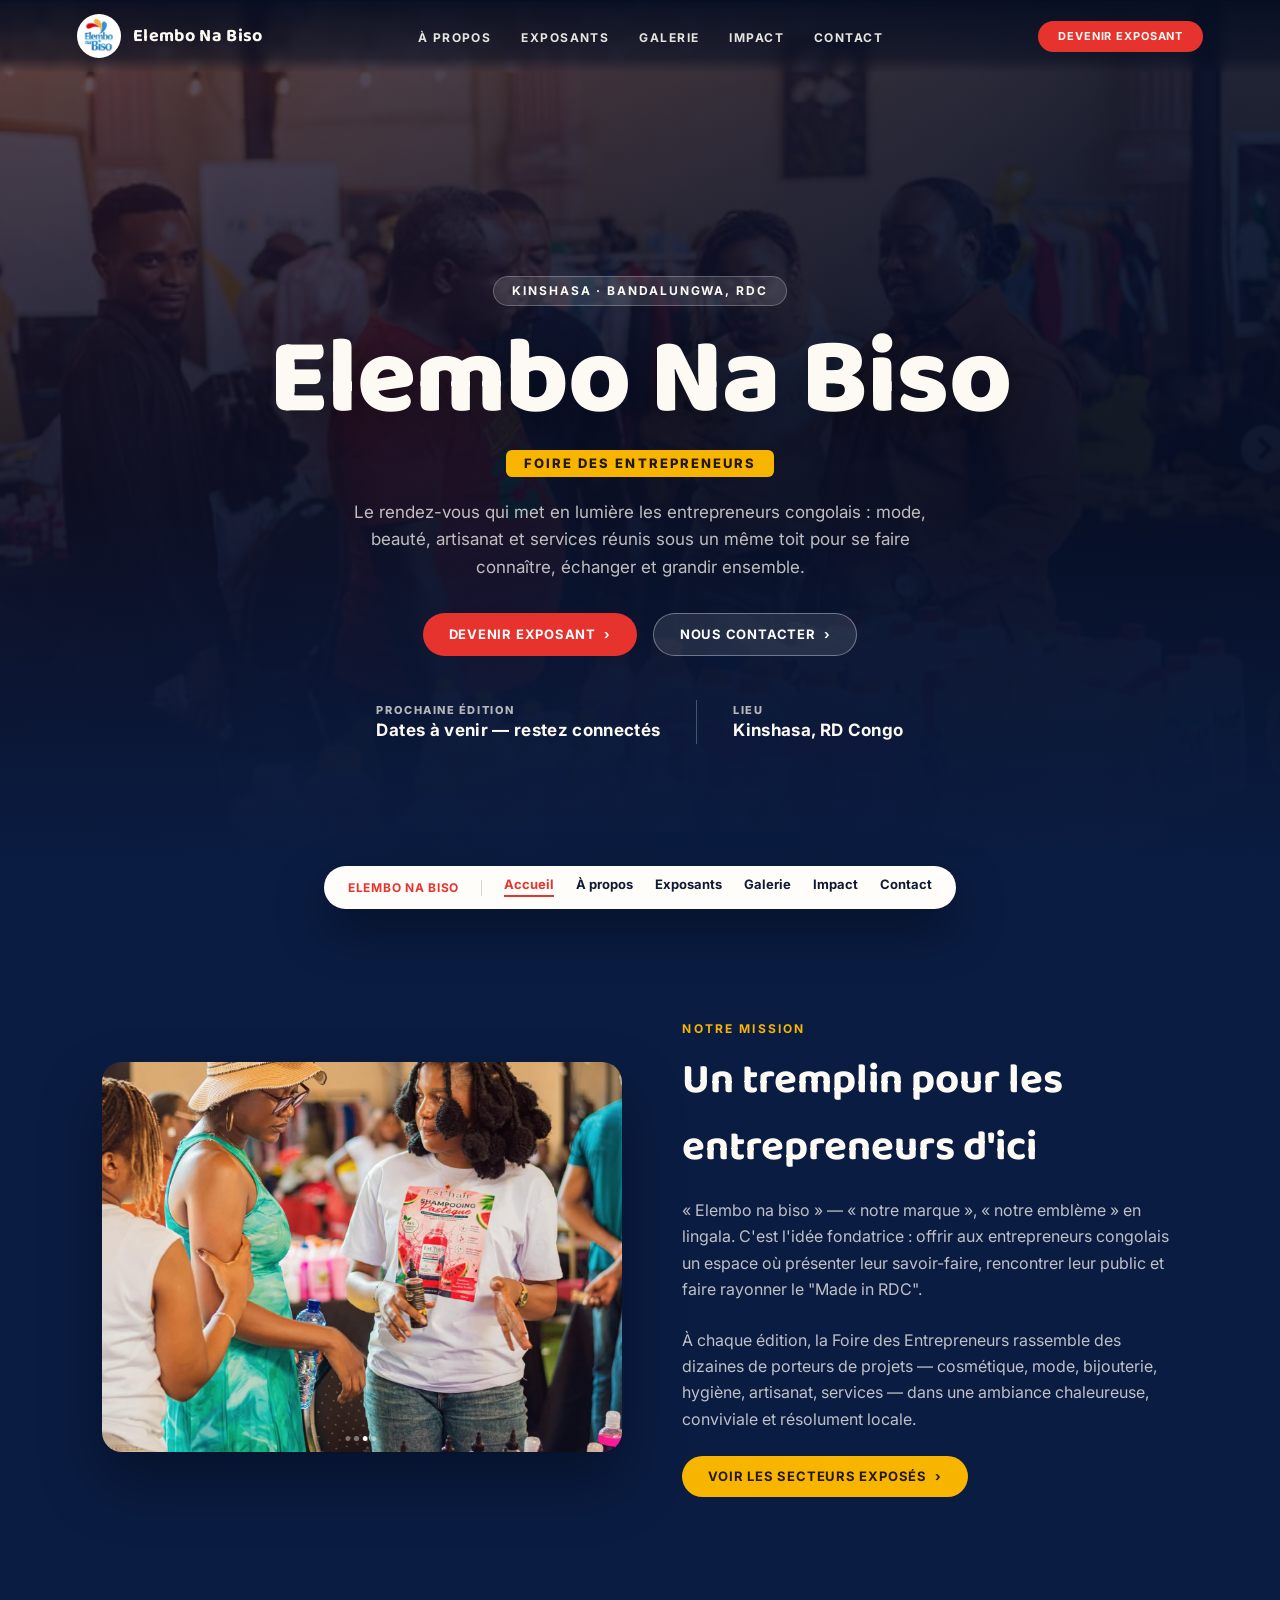
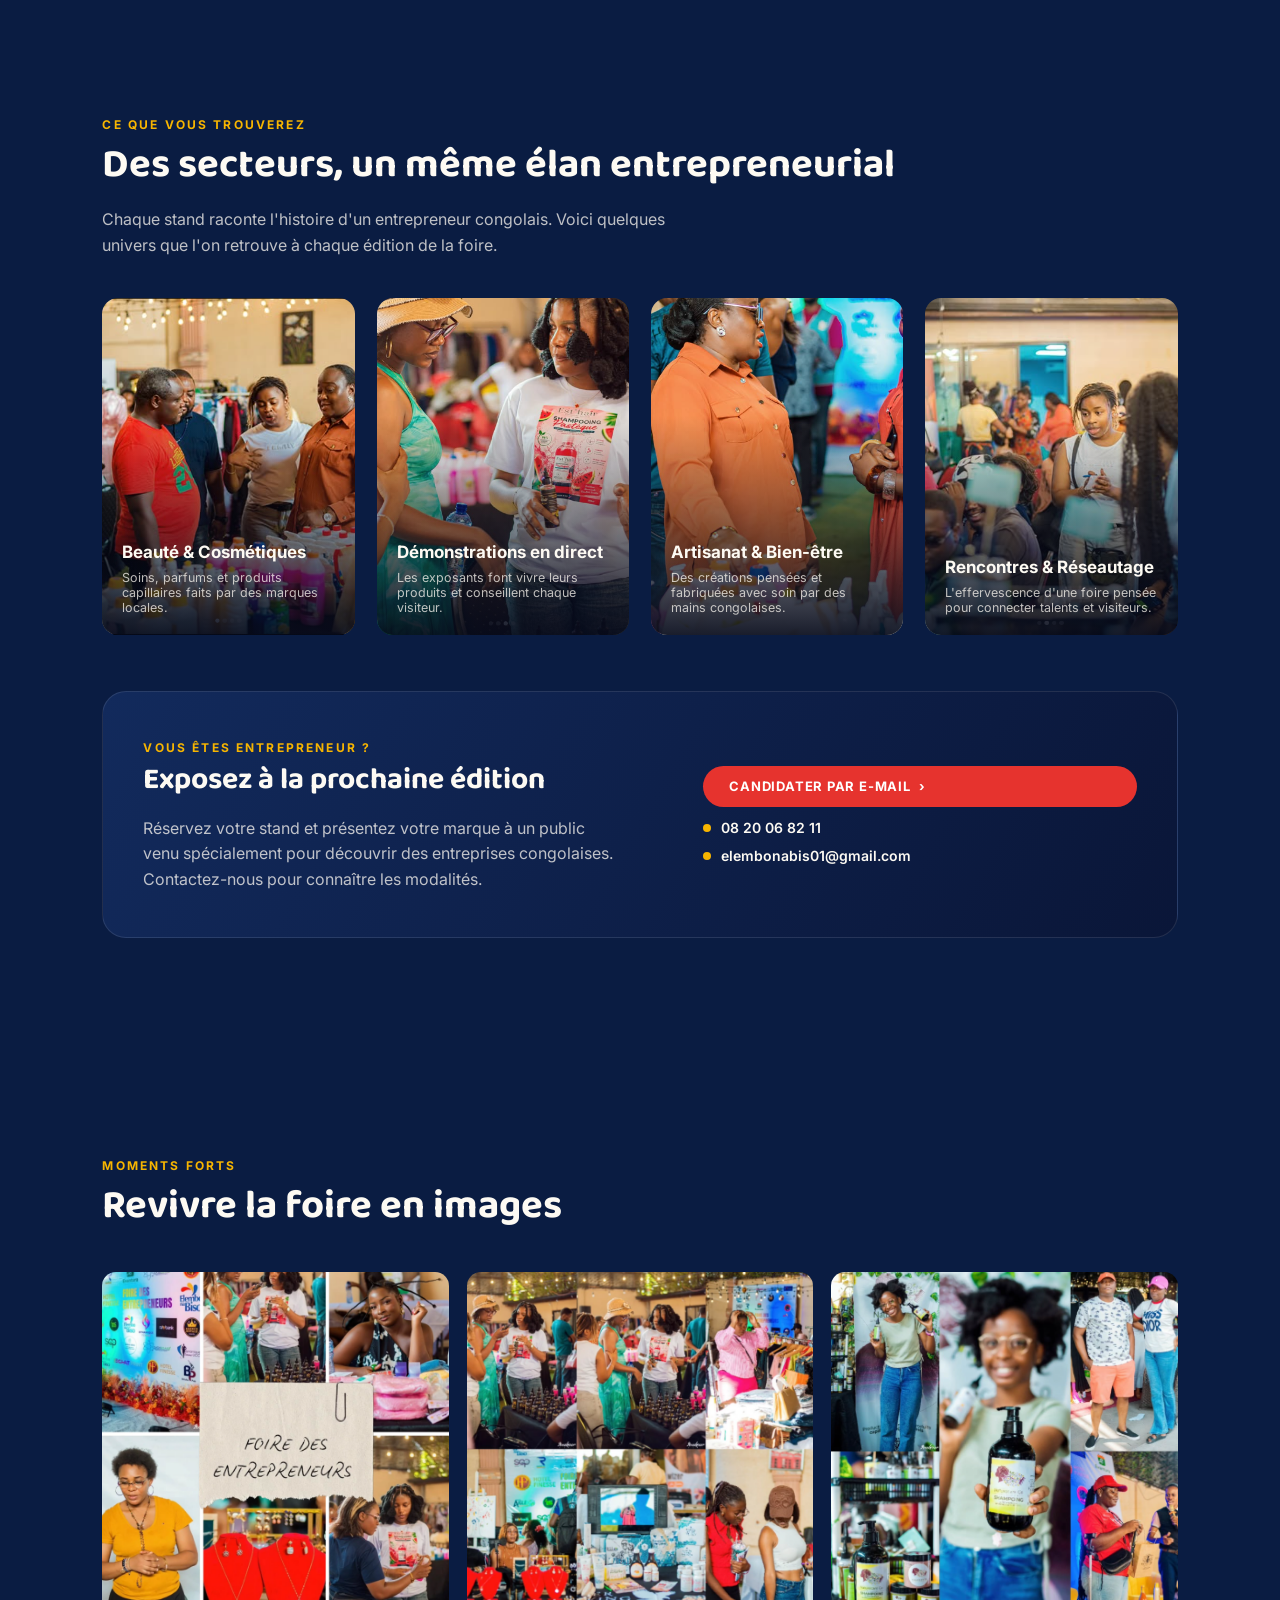
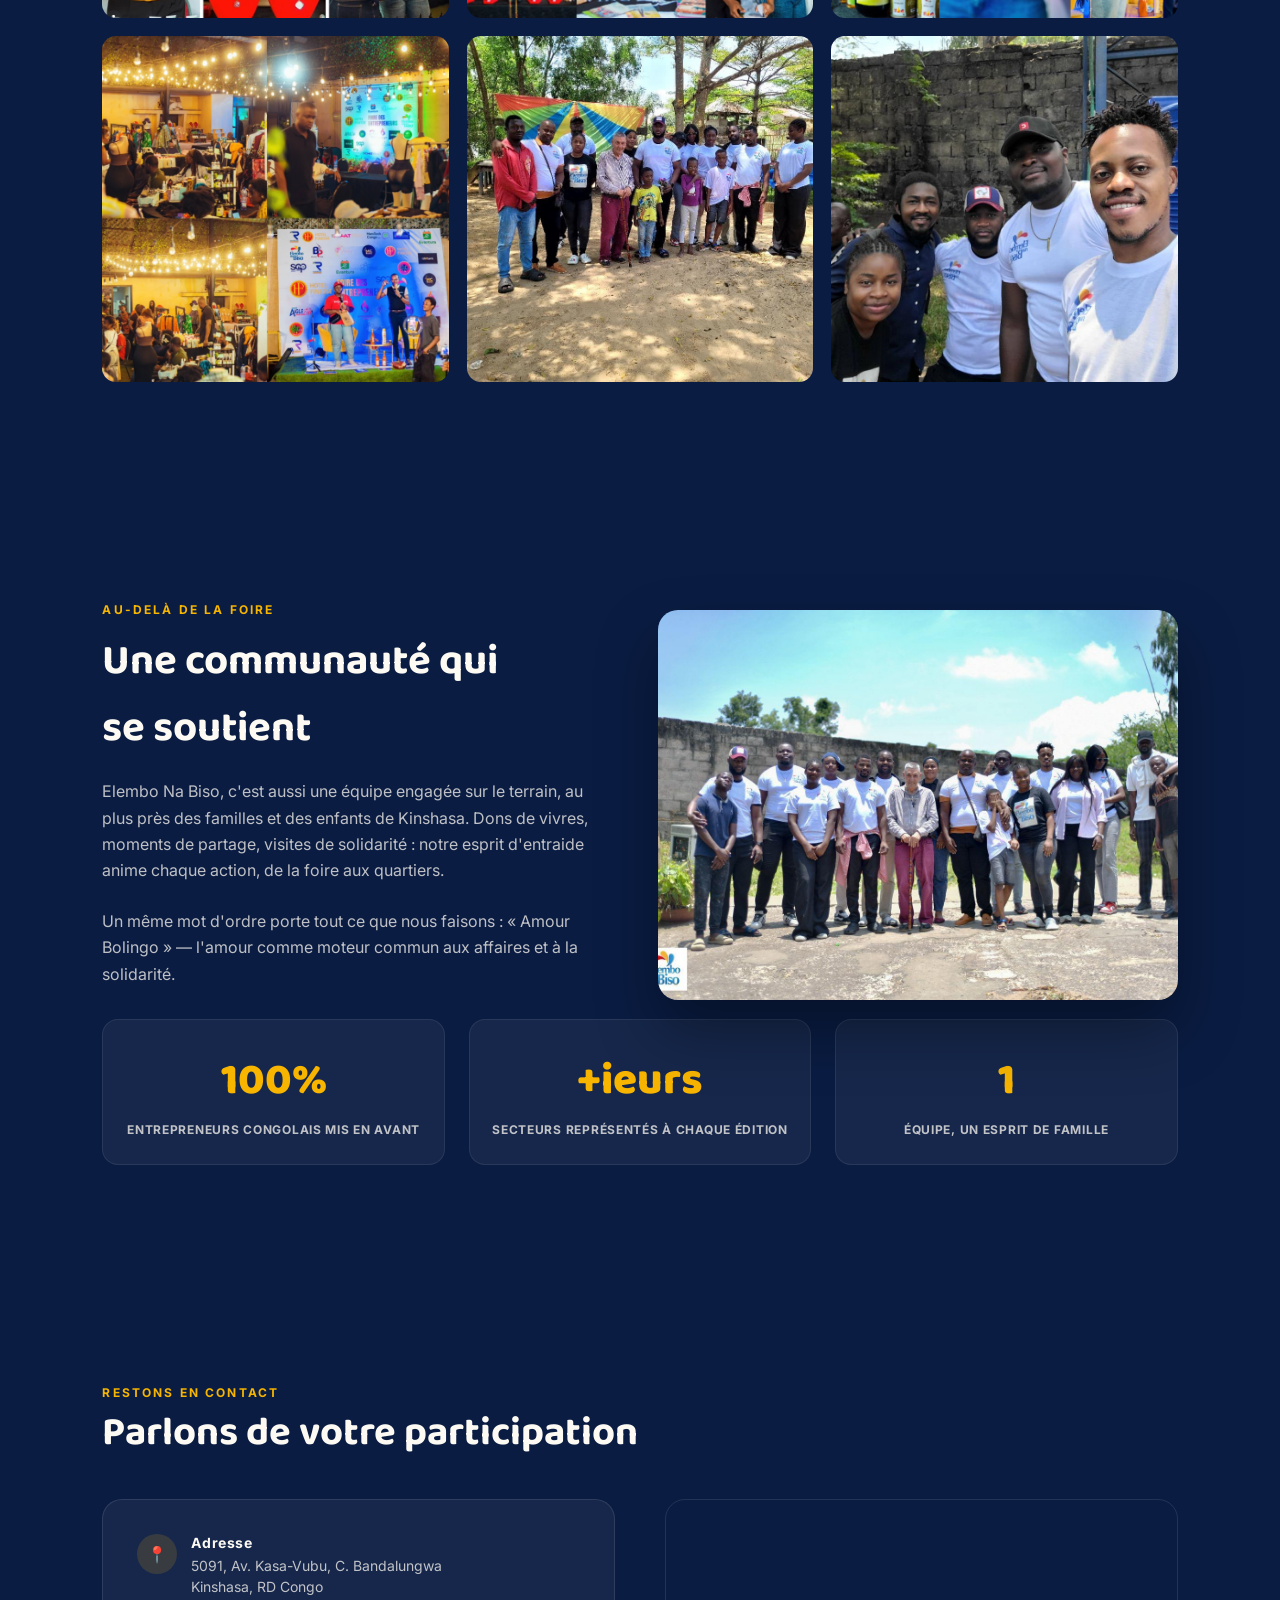
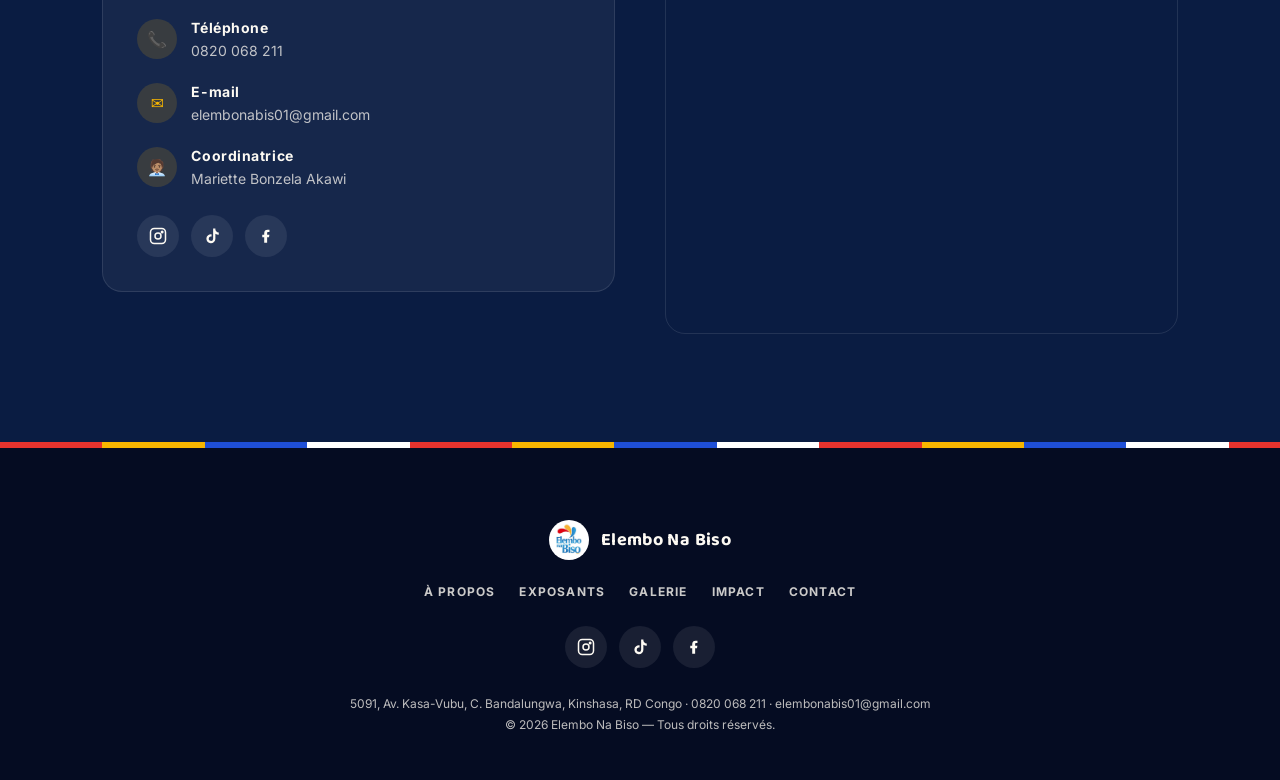
==== index.html @ 8305922a "Ajoute le site vitrine Elembo Na Biso (Foire des Entrepreneurs) Landing page responsive en jaune/ble" ====
<!DOCTYPE html>
<html lang="fr">
<head>
<meta charset="UTF-8">
<meta name="viewport" content="width=device-width, initial-scale=1.0">
<title>Elembo Na Biso — Foire des Entrepreneurs</title>
<meta name="description" content="Elembo Na Biso, la Foire des Entrepreneurs à Kinshasa : exposition d'entreprises locales, mode, beauté, artisanat et services. Rejoignez-nous comme exposant ou visiteur.">
<link rel="icon" href="images/logo.jpg">
<link rel="preconnect" href="https://fonts.googleapis.com">
<link rel="preconnect" href="https://fonts.gstatic.com" crossorigin>
<link href="https://fonts.googleapis.com/css2?family=Baloo+2:wght@500;600;700;800&family=Inter:wght@400;500;600;700;800&display=swap" rel="stylesheet">
<style>
  :root{
    --bg:#0a1c42;
    --bg-2:#122a5c;
    --ink:#fdfaf3;
    --ink-dim:rgba(253,250,243,.74);
    --red:#e6332e;
    --yellow:#f7b500;
    --blue:#1f4fd6;
    --white:#ffffff;
    --accent:var(--red);
    --accent-2:var(--yellow);
    --card-bg:#0f2350;
    --radius-pill:999px;
    --font-display:'Baloo 2',ui-rounded,'Segoe UI',sans-serif;
    --font-ui:'Inter',system-ui,sans-serif;
  }
  *{margin:0;padding:0;box-sizing:border-box}
  html{scroll-behavior:smooth}
  body{
    font-family:var(--font-ui);color:var(--ink);background:var(--bg);
    overflow-x:hidden;-webkit-font-smoothing:antialiased;
  }
  img{max-width:100%;display:block}
  a{color:inherit;text-decoration:none}
  section{padding:12vh 8vw}
  h1,h2,h3{font-family:var(--font-display)}

  .stripe{
    height:6px;width:100%;
    background:repeating-linear-gradient(90deg,var(--red) 0 8%,var(--yellow) 8% 16%,var(--blue) 16% 24%,var(--white) 24% 32%);
  }

  .kicker{
    font:700 12px/1 var(--font-ui);letter-spacing:.18em;text-transform:uppercase;
    color:var(--accent-2);
  }
  .btn-pill{
    display:inline-flex;align-items:center;gap:8px;
    padding:14px 26px;border-radius:var(--radius-pill);
    background:var(--accent);color:#fff;font:700 13px/1 var(--font-ui);
    letter-spacing:.06em;text-transform:uppercase;border:none;cursor:pointer;
    transition:transform .25s ease,box-shadow .25s ease;
  }
  .btn-pill:hover{transform:translateY(-2px);box-shadow:0 10px 24px rgba(230,51,46,.4)}
  .btn-pill.alt{background:var(--yellow);color:#241800}
  .btn-pill.alt:hover{box-shadow:0 10px 24px rgba(247,181,0,.4)}
  .btn-pill.ghost{background:rgba(255,255,255,.1);border:1px solid rgba(255,255,255,.35)}
  .btn-pill .chev{transition:transform .25s ease}
  .btn-pill:hover .chev{transform:translateX(4px)}

  /* ---- NAV PRINCIPALE ---- */
  header.main-nav{
    position:fixed;top:0;left:0;right:0;z-index:50;
    display:flex;align-items:center;justify-content:space-between;
    padding:14px 6vw;
    background:linear-gradient(180deg,rgba(6,14,34,.92),rgba(6,14,34,.55) 80%,transparent);
    backdrop-filter:blur(6px);
  }
  .brand{display:flex;align-items:center;gap:12px}
  .brand img{width:44px;height:44px;border-radius:50%;object-fit:cover;background:#fff;padding:2px}
  .brand span{font-family:var(--font-display);font-weight:700;font-size:18px;letter-spacing:.02em}
  .main-links{display:flex;gap:30px;list-style:none}
  .main-links a{font:700 12px/1 var(--font-ui);letter-spacing:.12em;text-transform:uppercase;opacity:.9;padding-bottom:4px;border-bottom:2px solid transparent;transition:opacity .2s,border-color .2s}
  .main-links a:hover{opacity:1;border-color:var(--yellow)}
  .nav-right{display:flex;align-items:center;gap:12px}
  .nav-cta{padding:10px 20px;border-radius:var(--radius-pill);background:var(--red);
    font:700 11px/1 var(--font-ui);letter-spacing:.08em;text-transform:uppercase;white-space:nowrap}
  .burger{display:none;flex-direction:column;gap:5px;background:none;border:none;cursor:pointer;padding:8px;z-index:60}
  .burger span{width:24px;height:2px;background:var(--ink);display:block}
  .mobile-menu{display:none;position:fixed;inset:0;z-index:45;background:var(--bg-2);
    flex-direction:column;align-items:center;justify-content:center;gap:28px}
  .mobile-menu.open{display:flex}
  .mobile-menu a{font:700 16px/1 var(--font-ui);letter-spacing:.1em;text-transform:uppercase}

  /* ---- HERO ---- */
  .hero{
    position:relative;min-height:100vh;display:flex;flex-direction:column;
    justify-content:center;align-items:center;text-align:center;padding:120px 24px 0;
    background:
      linear-gradient(180deg, rgba(6,14,36,.55) 0%, rgba(6,14,36,.84) 55%, var(--bg) 97%),
      linear-gradient(120deg, rgba(230,51,46,.32), rgba(10,20,56,.7) 65%),
      url('images/stand-cosmetiques.jpg');
    background-size:cover;background-position:center 30%;
  }
  .hero .eyebrow{
    padding:8px 18px;border-radius:var(--radius-pill);background:rgba(255,255,255,.12);
    border:1px solid rgba(255,255,255,.25);
    font:700 12px/1 var(--font-ui);letter-spacing:.16em;text-transform:uppercase;
  }
  .hero h1{
    margin-top:22px;
    font-size:clamp(46px,9vw,108px);
    font-weight:800;line-height:.98;letter-spacing:-.01em;
    text-shadow:0 10px 40px rgba(0,0,0,.4);
  }
  .hero .sub{
    margin-top:16px;display:inline-block;padding:7px 18px;border-radius:6px;
    background:var(--yellow);color:#241800;font:800 13px/1 var(--font-ui);
    letter-spacing:.16em;text-transform:uppercase;
  }
  .hero p.tagline{margin-top:22px;max-width:52ch;color:var(--ink-dim);font-size:17px;line-height:1.6}
  .hero .ctas{margin-top:32px;display:flex;gap:16px;flex-wrap:wrap;justify-content:center}
  .hero .dates{
    margin-top:44px;display:flex;gap:36px;align-items:center;flex-wrap:wrap;justify-content:center;
  }
  .hero .dates .divider{width:1px;height:44px;background:rgba(255,255,255,.25)}
  .hero .dates .block{text-align:left}
  .hero .dates .label{font:800 11px/1 var(--font-ui);letter-spacing:.14em;text-transform:uppercase;opacity:.7}
  .hero .dates .value{margin-top:6px;font:700 17px/1 var(--font-ui);letter-spacing:.02em}

  /* ---- SOUS-NAV PILULE STICKY ---- */
  .subnav-wrap{position:sticky;top:82px;z-index:30;display:flex;justify-content:center;margin:-34px 0 0;padding:0 16px}
  .subnav{
    display:flex;align-items:center;gap:22px;background:#fffdf9;color:#111a33;
    border-radius:var(--radius-pill);padding:12px 24px;box-shadow:0 20px 50px rgba(0,0,0,.4);
    max-width:94vw;overflow-x:auto;
  }
  .subnav .crumb{color:var(--red);font:700 12px/1 var(--font-ui);letter-spacing:.06em;text-transform:uppercase;white-space:nowrap}
  .subnav .sep{width:1px;height:16px;background:rgba(0,0,0,.15);flex:0 0 auto}
  .subnav a{font:700 13px/1 var(--font-ui);white-space:nowrap;padding-bottom:4px;border-bottom:2px solid transparent}
  .subnav a.active{border-color:var(--red);color:var(--red)}

  /* ---- BLOC NARRATIF ALTERNÉ ---- */
  .story{display:grid;grid-template-columns:1.05fr 1fr;gap:60px;align-items:center}
  .story.reverse{grid-template-columns:1fr 1.05fr}
  .story.reverse .story-media{order:2}
  .story-media{position:relative;border-radius:20px;overflow:hidden;aspect-ratio:4/3;
    background:linear-gradient(140deg,var(--bg-2),#000);box-shadow:0 30px 60px rgba(0,0,0,.35)}
  .story-media img{width:100%;height:100%;object-fit:cover}
  .story h2{font-size:clamp(26px,4vw,42px);font-weight:700;margin:10px 0 16px;max-width:16ch}
  .story p{color:var(--ink-dim);line-height:1.65;max-width:50ch;margin-bottom:24px}

  /* ---- GRILLE SECTEURS ---- */
  .highlights h2{font-size:clamp(28px,4vw,40px);margin-bottom:10px}
  .highlights .intro{color:var(--ink-dim);max-width:60ch;margin-bottom:40px;line-height:1.6}
  .card-grid{display:grid;grid-template-columns:repeat(4,1fr);gap:22px}
  .card{position:relative;border-radius:16px;overflow:hidden;aspect-ratio:3/4;
    background:linear-gradient(160deg,var(--card-bg),#000);cursor:default}
  .card img{position:absolute;inset:0;width:100%;height:100%;object-fit:cover;transition:transform .5s ease}
  .card:hover img{transform:scale(1.06)}
  .card::after{content:"";position:absolute;inset:0;
    background:linear-gradient(180deg,transparent 35%,rgba(6,10,26,.92) 100%)}
  .card-body{position:absolute;left:0;right:0;bottom:0;padding:20px;z-index:2}
  .card h3{font:700 17px/1.25 var(--font-ui);margin-bottom:6px;font-family:var(--font-ui)}
  .card p{font-size:12.5px;color:var(--ink-dim)}

  /* ---- CTA EXPOSANT ---- */
  .exposant-cta{
    margin-top:56px;border-radius:24px;padding:44px 40px;
    background:linear-gradient(120deg,var(--bg-2),#0a1638);
    border:1px solid rgba(255,255,255,.1);
    display:grid;grid-template-columns:1.2fr 1fr;gap:40px;align-items:center;
  }
  .exposant-cta h3{font-size:clamp(22px,3vw,30px);margin-bottom:12px}
  .exposant-cta p{color:var(--ink-dim);line-height:1.6;max-width:48ch}
  .exposant-cta .actions{display:flex;flex-direction:column;gap:14px}
  .exposant-cta .contact-line{display:flex;align-items:center;gap:10px;font:600 14px/1 var(--font-ui)}
  .exposant-cta .contact-line .dot{width:8px;height:8px;border-radius:50%;background:var(--yellow);flex:0 0 auto}

  /* ---- GALERIE ---- */
  .gallery-grid{display:grid;grid-template-columns:repeat(3,1fr);gap:18px}
  .gallery-grid a{position:relative;border-radius:14px;overflow:hidden;aspect-ratio:1/1;display:block}
  .gallery-grid img{width:100%;height:100%;object-fit:cover;transition:transform .5s ease,filter .3s ease}
  .gallery-grid a:hover img{transform:scale(1.07)}
  .gallery-grid a::after{content:"";position:absolute;inset:0;background:linear-gradient(180deg,transparent 60%,rgba(6,10,26,.7));opacity:0;transition:opacity .3s}
  .gallery-grid a:hover::after{opacity:1}

  /* ---- IMPACT NUMBERS ---- */
  .stats{display:grid;grid-template-columns:repeat(3,1fr);gap:24px;margin-top:8px}
  .stat{text-align:center;padding:26px 16px;border-radius:16px;background:rgba(255,255,255,.05);border:1px solid rgba(255,255,255,.08)}
  .stat .num{font-family:var(--font-display);font-size:clamp(30px,4vw,44px);font-weight:800;color:var(--yellow)}
  .stat .lbl{margin-top:6px;font:700 12px/1.3 var(--font-ui);letter-spacing:.06em;text-transform:uppercase;color:var(--ink-dim)}

  /* ---- CONTACT ---- */
  .contact-wrap{display:grid;grid-template-columns:1fr 1fr;gap:50px;align-items:start}
  .contact-card{background:rgba(255,255,255,.05);border:1px solid rgba(255,255,255,.1);border-radius:20px;padding:34px}
  .contact-card .row{display:flex;gap:14px;align-items:flex-start;margin-bottom:22px}
  .contact-card .row:last-child{margin-bottom:0}
  .contact-card .ic{width:40px;height:40px;border-radius:50%;background:rgba(247,181,0,.15);
    display:flex;align-items:center;justify-content:center;flex:0 0 auto;color:var(--yellow)}
  .contact-card .row h4{font-size:14px;letter-spacing:.04em;margin-bottom:4px}
  .contact-card .row p, .contact-card .row a{color:var(--ink-dim);font-size:14px;line-height:1.5}
  .socials{display:flex;gap:12px;margin-top:26px}
  .socials a{width:42px;height:42px;border-radius:50%;background:rgba(255,255,255,.08);
    display:flex;align-items:center;justify-content:center;transition:background .2s,transform .2s}
  .socials a:hover{background:var(--red);transform:translateY(-3px)}
  .map-frame{border-radius:20px;overflow:hidden;border:1px solid rgba(255,255,255,.1);aspect-ratio:4/3.4}
  .map-frame iframe{width:100%;height:100%;border:0;filter:grayscale(.15) contrast(1.05)}

  /* ---- REVEAL ---- */
  .reveal{opacity:0;transform:translateY(28px);transition:opacity .7s ease,transform .7s ease}
  .reveal.in{opacity:1;transform:none}

  footer{padding:8vh 8vw 5vh;background:#050c22;text-align:center}
  footer .brand{justify-content:center;margin-bottom:18px}
  footer .foot-links{display:flex;gap:24px;justify-content:center;flex-wrap:wrap;margin:20px 0;list-style:none}
  footer .foot-links a{font:700 12px/1 var(--font-ui);letter-spacing:.1em;text-transform:uppercase;opacity:.8}
  footer .socials{justify-content:center}
  footer .legal{margin-top:26px;font-size:12px;color:var(--ink-dim);line-height:1.7}

  @media (max-width:980px){
    .card-grid{grid-template-columns:repeat(2,1fr)}
    .exposant-cta{grid-template-columns:1fr}
    .contact-wrap{grid-template-columns:1fr}
  }
  @media (max-width:820px){
    .main-links{display:none}
    .nav-cta{display:none}
    .burger{display:flex}
    .story, .story.reverse{grid-template-columns:1fr;gap:32px}
    .story.reverse .story-media{order:0}
    .subnav-wrap{top:70px}
    .gallery-grid{grid-template-columns:repeat(2,1fr)}
    .stats{grid-template-columns:1fr 1fr}
    section{padding:10vh 6vw}
  }
  @media (max-width:520px){
    .card-grid{grid-template-columns:1fr}
    .gallery-grid{grid-template-columns:1fr 1fr}
    .stats{grid-template-columns:1fr}
    .hero .dates{gap:20px}
  }
  @media (prefers-reduced-motion:reduce){
    html{scroll-behavior:auto}
    .reveal{opacity:1;transform:none;transition:none}
  }
</style>
</head>
<body>

  <header class="main-nav">
    <a href="#accueil" class="brand">
      <img src="images/logo.jpg" alt="Logo Elembo Na Biso">
      <span>Elembo Na Biso</span>
    </a>
    <ul class="main-links">
      <li><a href="#apropos">À propos</a></li>
      <li><a href="#exposants">Exposants</a></li>
      <li><a href="#galerie">Galerie</a></li>
      <li><a href="#impact">Impact</a></li>
      <li><a href="#contact">Contact</a></li>
    </ul>
    <div class="nav-right">
      <a class="nav-cta" href="#exposants">Devenir exposant</a>
      <button class="burger" aria-label="Ouvrir le menu" onclick="document.getElementById('mobileMenu').classList.toggle('open')">
        <span></span><span></span><span></span>
      </button>
    </div>
  </header>

  <div class="mobile-menu" id="mobileMenu">
    <a href="#accueil" onclick="document.getElementById('mobileMenu').classList.remove('open')">Accueil</a>
    <a href="#apropos" onclick="document.getElementById('mobileMenu').classList.remove('open')">À propos</a>
    <a href="#exposants" onclick="document.getElementById('mobileMenu').classList.remove('open')">Exposants</a>
    <a href="#galerie" onclick="document.getElementById('mobileMenu').classList.remove('open')">Galerie</a>
    <a href="#impact" onclick="document.getElementById('mobileMenu').classList.remove('open')">Impact</a>
    <a href="#contact" onclick="document.getElementById('mobileMenu').classList.remove('open')">Contact</a>
  </div>

  <section class="hero" id="accueil">
    <span class="eyebrow">Kinshasa · Bandalungwa, RDC</span>
    <h1>Elembo Na Biso</h1>
    <span class="sub">Foire des Entrepreneurs</span>
    <p class="tagline">Le rendez-vous qui met en lumière les entrepreneurs congolais : mode, beauté, artisanat et services réunis sous un même toit pour se faire connaître, échanger et grandir ensemble.</p>
    <div class="ctas">
      <a class="btn-pill" href="#exposants">Devenir exposant <span class="chev">›</span></a>
      <a class="btn-pill ghost" href="#contact">Nous contacter <span class="chev">›</span></a>
    </div>
    <div class="dates">
      <div class="block">
        <div class="label">Prochaine édition</div>
        <div class="value">Dates à venir — restez connectés</div>
      </div>
      <div class="divider"></div>
      <div class="block">
        <div class="label">Lieu</div>
        <div class="value">Kinshasa, RD Congo</div>
      </div>
    </div>
  </section>

  <div class="subnav-wrap">
    <nav class="subnav">
      <span class="crumb">Elembo Na Biso</span>
      <span class="sep"></span>
      <a class="active" href="#accueil">Accueil</a>
      <a href="#apropos">À propos</a>
      <a href="#exposants">Exposants</a>
      <a href="#galerie">Galerie</a>
      <a href="#impact">Impact</a>
      <a href="#contact">Contact</a>
    </nav>
  </div>

  <section id="apropos">
    <div class="story reveal">
      <div class="story-media"><img src="images/demo-soins.jpg" alt="Démonstration de produits capillaires lors de la foire Elembo Na Biso"></div>
      <div>
        <span class="kicker">Notre mission</span>
        <h2>Un tremplin pour les entrepreneurs d'ici</h2>
        <p>« Elembo na biso » — « notre marque », « notre emblème » en lingala. C'est l'idée fondatrice : offrir aux entrepreneurs congolais un espace où présenter leur savoir-faire, rencontrer leur public et faire rayonner le "Made in RDC".</p>
        <p>À chaque édition, la Foire des Entrepreneurs rassemble des dizaines de porteurs de projets — cosmétique, mode, bijouterie, hygiène, artisanat, services — dans une ambiance chaleureuse, conviviale et résolument locale.</p>
        <a class="btn-pill alt" href="#exposants">Voir les secteurs exposés <span class="chev">›</span></a>
      </div>
    </div>
  </section>

  <section class="highlights" id="exposants">
    <span class="kicker">Ce que vous trouverez</span>
    <h2>Des secteurs, un même élan entrepreneurial</h2>
    <p class="intro">Chaque stand raconte l'histoire d'un entrepreneur congolais. Voici quelques univers que l'on retrouve à chaque édition de la foire.</p>
    <div class="card-grid">
      <div class="card reveal">
        <img src="images/stand-cosmetiques.jpg" alt="Stand de cosmétiques et produits de beauté">
        <div class="card-body">
          <h3>Beauté &amp; Cosmétiques</h3>
          <p>Soins, parfums et produits capillaires faits par des marques locales.</p>
        </div>
      </div>
      <div class="card reveal">
        <img src="images/demo-soins.jpg" alt="Démonstration en direct d'un produit capillaire">
        <div class="card-body">
          <h3>Démonstrations en direct</h3>
          <p>Les exposants font vivre leurs produits et conseillent chaque visiteur.</p>
        </div>
      </div>
      <div class="card reveal">
        <img src="images/rencontre-exposants.jpg" alt="Échange entre exposantes autour d'un stand">
        <div class="card-body">
          <h3>Artisanat &amp; Bien-être</h3>
          <p>Des créations pensées et fabriquées avec soin par des mains congolaises.</p>
        </div>
      </div>
      <div class="card reveal">
        <img src="images/foire-ambiance.jpg" alt="Visiteurs échangeant dans les allées de la foire">
        <div class="card-body">
          <h3>Rencontres &amp; Réseautage</h3>
          <p>L'effervescence d'une foire pensée pour connecter talents et visiteurs.</p>
        </div>
      </div>
    </div>

    <div class="exposant-cta reveal">
      <div>
        <span class="kicker">Vous êtes entrepreneur ?</span>
        <h3>Exposez à la prochaine édition</h3>
        <p>Réservez votre stand et présentez votre marque à un public venu spécialement pour découvrir des entreprises congolaises. Contactez-nous pour connaître les modalités.</p>
      </div>
      <div class="actions">
        <a class="btn-pill" href="mailto:elembonabis01@gmail.com?subject=Candidature%20Exposant%20-%20Foire%20des%20Entrepreneurs&body=Bonjour%20l'équipe%20Elembo%20Na%20Biso%2C%0A%0AJe%20souhaite%20candidater%20comme%20exposant%20à%20la%20prochaine%20Foire%20des%20Entrepreneurs.%0A%0ANom%20de%20l'entreprise%20%3A%20%0ASecteur%20d'activité%20%3A%20%0A%0AMerci%2C">Candidater par e-mail <span class="chev">›</span></a>
        <div class="contact-line"><span class="dot"></span> 08 20 06 82 11</div>
        <div class="contact-line"><span class="dot"></span> elembonabis01@gmail.com</div>
      </div>
    </div>
  </section>

  <section id="galerie">
    <span class="kicker">Moments forts</span>
    <h2 class="reveal" style="font-size:clamp(28px,4vw,40px);margin-bottom:34px">Revivre la foire en images</h2>
    <div class="gallery-grid">
      <a href="images/collage-foire-1.jpg" target="_blank" rel="noopener" class="reveal"><img src="images/collage-foire-1.jpg" alt="Souvenirs de la Foire des Entrepreneurs — bijoux et stands"></a>
      <a href="images/collage-foire-2.jpg" target="_blank" rel="noopener" class="reveal"><img src="images/collage-foire-2.jpg" alt="Ambiance de la foire — mur des partenaires et scène"></a>
      <a href="images/collage-produits.jpg" target="_blank" rel="noopener" class="reveal"><img src="images/collage-produits.jpg" alt="Stand de produits capillaires naturels"></a>
      <a href="images/collage-scene.jpg" target="_blank" rel="noopener" class="reveal"><img src="images/collage-scene.jpg" alt="Scène et lumières guinguette de la foire"></a>
      <a href="images/equipe-groupe-1.jpg" target="_blank" rel="noopener" class="reveal"><img src="images/equipe-groupe-1.jpg" alt="L'équipe Elembo Na Biso réunie"></a>
      <a href="images/equipe-selfie.jpg" target="_blank" rel="noopener" class="reveal"><img src="images/equipe-selfie.jpg" alt="Selfie de l'équipe Elembo Na Biso"></a>
    </div>
  </section>

  <section id="impact">
    <div class="story reverse reveal">
      <div class="story-media"><img src="images/impact-enfants.jpg" alt="Moment de partage avec des enfants — action Amour Bolingo"></div>
      <div>
        <span class="kicker">Au-delà de la foire</span>
        <h2>Une communauté qui se soutient</h2>
        <p>Elembo Na Biso, c'est aussi une équipe engagée sur le terrain, au plus près des familles et des enfants de Kinshasa. Dons de vivres, moments de partage, visites de solidarité : notre esprit d'entraide anime chaque action, de la foire aux quartiers.</p>
        <p>Un même mot d'ordre porte tout ce que nous faisons : « Amour Bolingo » — l'amour comme moteur commun aux affaires et à la solidarité.</p>
      </div>
    </div>
    <div class="stats reveal">
      <div class="stat"><div class="num">100%</div><div class="lbl">Entrepreneurs congolais mis en avant</div></div>
      <div class="stat"><div class="num">+ieurs</div><div class="lbl">Secteurs représentés à chaque édition</div></div>
      <div class="stat"><div class="num">1</div><div class="lbl">Équipe, un esprit de famille</div></div>
    </div>
  </section>

  <section id="contact">
    <span class="kicker">Restons en contact</span>
    <h2 class="reveal" style="font-size:clamp(28px,4vw,40px);margin-bottom:34px">Parlons de votre participation</h2>
    <div class="contact-wrap">
      <div class="contact-card reveal">
        <div class="row">
          <div class="ic">📍</div>
          <div><h4>Adresse</h4><p>5091, Av. Kasa-Vubu, C. Bandalungwa<br>Kinshasa, RD Congo</p></div>
        </div>
        <div class="row">
          <div class="ic">📞</div>
          <div><h4>Téléphone</h4><a href="tel:+243820068211">0820 068 211</a></div>
        </div>
        <div class="row">
          <div class="ic">✉️</div>
          <div><h4>E-mail</h4><a href="mailto:elembonabis01@gmail.com">elembonabis01@gmail.com</a></div>
        </div>
        <div class="row">
          <div class="ic">🧑🏽‍💼</div>
          <div><h4>Coordinatrice</h4><p>Mariette Bonzela Akawi</p></div>
        </div>
        <div class="socials">
          <a href="https://www.instagram.com/elembo_na_biso?igsh=b2M3ank3cTUwOHdw&utm_source=qr" target="_blank" rel="noopener" aria-label="Instagram">
            <svg width="18" height="18" viewBox="0 0 24 24" fill="none" stroke="currentColor" stroke-width="2"><rect x="2" y="2" width="20" height="20" rx="5"/><circle cx="12" cy="12" r="4"/><circle cx="17.5" cy="6.5" r="1"/></svg>
          </a>
          <a href="https://www.tiktok.com/@elembo_nabiso?_r=1&_t=ZS-96Hc3EQ6gat" target="_blank" rel="noopener" aria-label="TikTok">
            <svg width="18" height="18" viewBox="0 0 24 24" fill="currentColor"><path d="M16.5 2h-3v13.6a2.9 2.9 0 1 1-2.1-2.8v-3.1a6 6 0 1 0 5.1 5.9V8.9a7.7 7.7 0 0 0 4.5 1.4V7.3A4.6 4.6 0 0 1 16.5 2z"/></svg>
          </a>
          <a href="https://www.facebook.com/Elembonabiso" target="_blank" rel="noopener" aria-label="Facebook">
            <svg width="18" height="18" viewBox="0 0 24 24" fill="currentColor"><path d="M13.5 21v-7.5H16l.5-3.2h-3V8.2c0-.9.3-1.5 1.7-1.5H16.6V3.8C16.3 3.8 15.2 3.7 14 3.7c-2.6 0-4.4 1.6-4.4 4.5v2.1H7v3.2h2.6V21h3.9z"/></svg>
          </a>
        </div>
      </div>
      <div class="map-frame reveal">
        <iframe src="https://www.google.com/maps?q=5091+Avenue+Kasa-Vubu+Bandalungwa+Kinshasa&output=embed" loading="lazy" referrerpolicy="no-referrer-when-downgrade" title="Localisation Elembo Na Biso"></iframe>
      </div>
    </div>
  </section>

  <div class="stripe"></div>

  <footer>
    <a href="#accueil" class="brand">
      <img src="images/logo.jpg" alt="Logo Elembo Na Biso" style="width:40px;height:40px;border-radius:50%;object-fit:cover;background:#fff;padding:2px">
      <span style="font-family:var(--font-display);font-weight:700;font-size:18px">Elembo Na Biso</span>
    </a>
    <ul class="foot-links">
      <li><a href="#apropos">À propos</a></li>
      <li><a href="#exposants">Exposants</a></li>
      <li><a href="#galerie">Galerie</a></li>
      <li><a href="#impact">Impact</a></li>
      <li><a href="#contact">Contact</a></li>
    </ul>
    <div class="socials">
      <a href="https://www.instagram.com/elembo_na_biso?igsh=b2M3ank3cTUwOHdw&utm_source=qr" target="_blank" rel="noopener" aria-label="Instagram">
        <svg width="18" height="18" viewBox="0 0 24 24" fill="none" stroke="currentColor" stroke-width="2"><rect x="2" y="2" width="20" height="20" rx="5"/><circle cx="12" cy="12" r="4"/><circle cx="17.5" cy="6.5" r="1"/></svg>
      </a>
      <a href="https://www.tiktok.com/@elembo_nabiso?_r=1&_t=ZS-96Hc3EQ6gat" target="_blank" rel="noopener" aria-label="TikTok">
        <svg width="18" height="18" viewBox="0 0 24 24" fill="currentColor"><path d="M16.5 2h-3v13.6a2.9 2.9 0 1 1-2.1-2.8v-3.1a6 6 0 1 0 5.1 5.9V8.9a7.7 7.7 0 0 0 4.5 1.4V7.3A4.6 4.6 0 0 1 16.5 2z"/></svg>
      </a>
      <a href="https://www.facebook.com/Elembonabiso" target="_blank" rel="noopener" aria-label="Facebook">
        <svg width="18" height="18" viewBox="0 0 24 24" fill="currentColor"><path d="M13.5 21v-7.5H16l.5-3.2h-3V8.2c0-.9.3-1.5 1.7-1.5H16.6V3.8C16.3 3.8 15.2 3.7 14 3.7c-2.6 0-4.4 1.6-4.4 4.5v2.1H7v3.2h2.6V21h3.9z"/></svg>
      </a>
    </div>
    <div class="legal">
      5091, Av. Kasa-Vubu, C. Bandalungwa, Kinshasa, RD Congo · 0820 068 211 · elembonabis01@gmail.com<br>
      © 2026 Elembo Na Biso — Tous droits réservés.
    </div>
  </footer>

  <script>
    const io = new IntersectionObserver((entries) => {
      entries.forEach(e => { if (e.isIntersecting) e.target.classList.add('in'); });
    }, { threshold: .15 });
    document.querySelectorAll('.reveal').forEach(el => io.observe(el));

    document.querySelectorAll('.subnav a').forEach(a => {
      a.addEventListener('click', () => {
        document.querySelectorAll('.subnav a').forEach(x => x.classList.remove('active'));
        a.classList.add('active');
      });
    });
  </script>
</body>
</html>
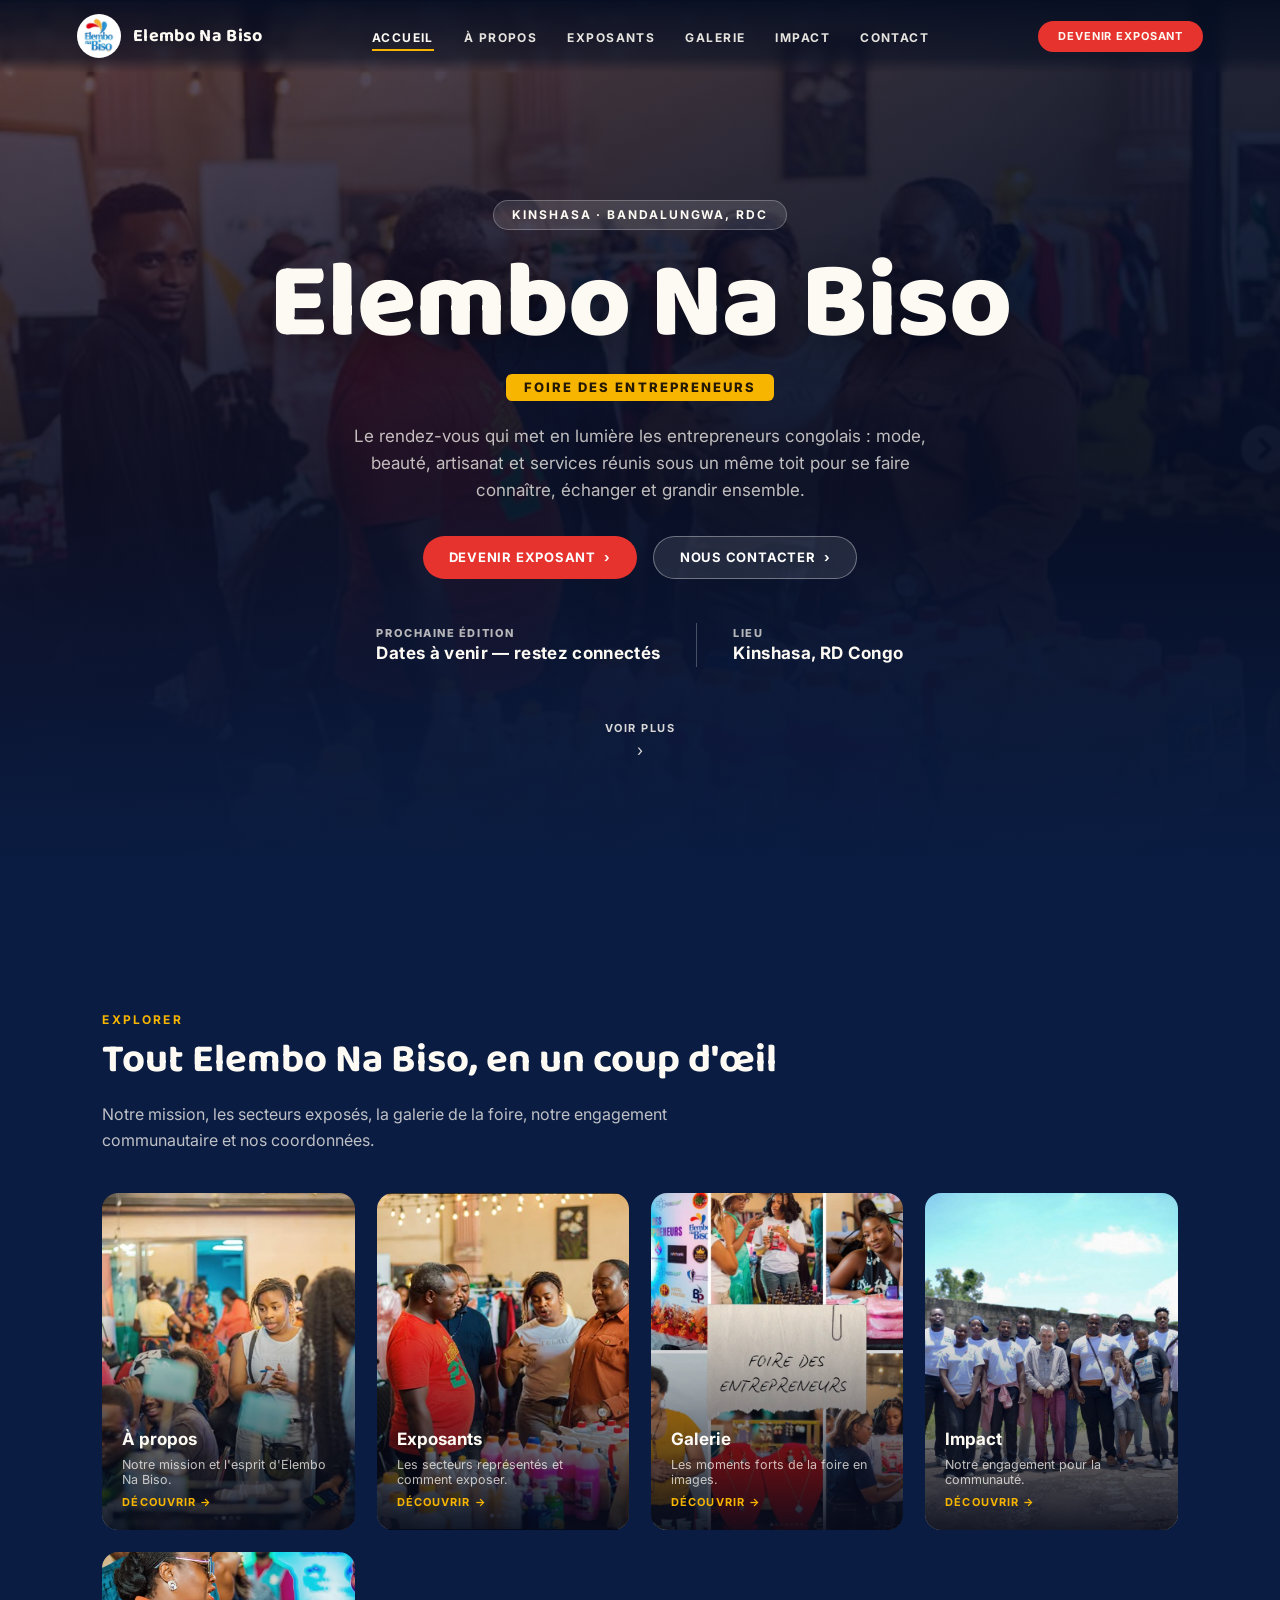
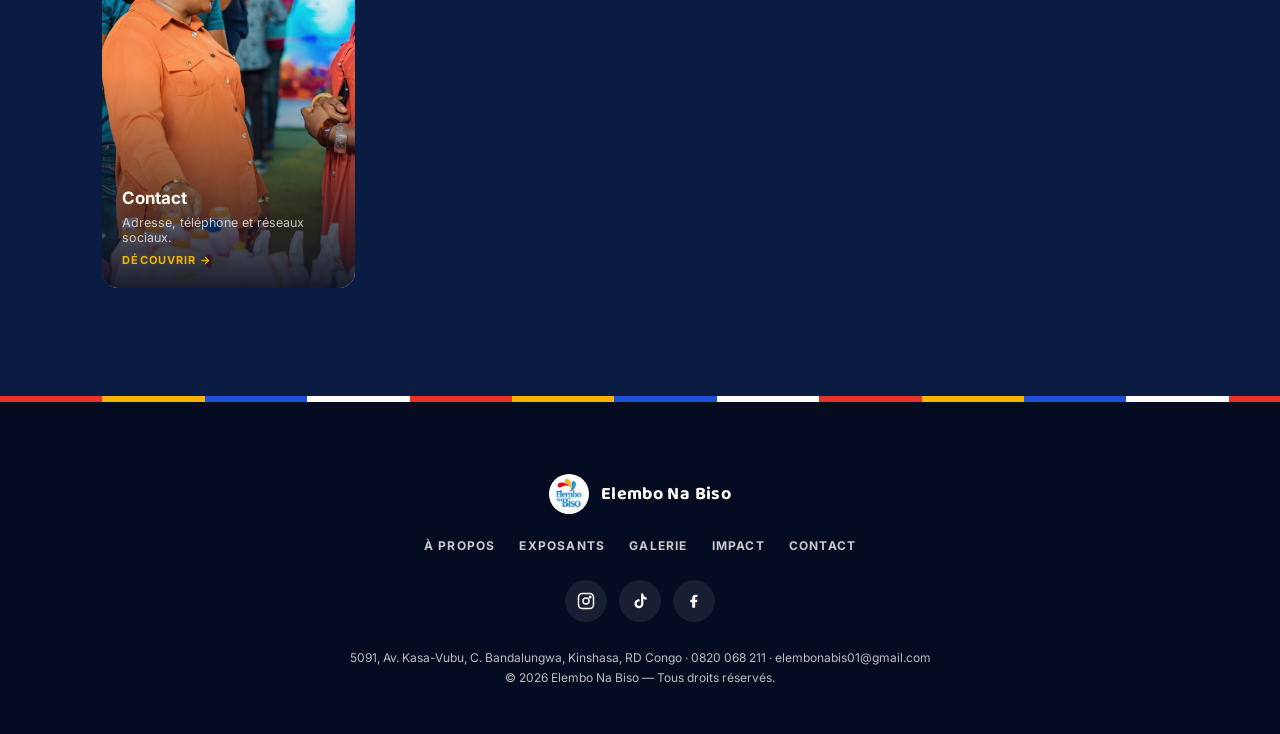
==== commit 62d2d7f6: "Transforme le site en plusieurs pages (accueil, a propos, exposants, galerie, impact, contact) La pa" ====
--- a/index.html
+++ b/index.html
@@ -9,264 +9,38 @@
 <link rel="preconnect" href="https://fonts.googleapis.com">
 <link rel="preconnect" href="https://fonts.gstatic.com" crossorigin>
 <link href="https://fonts.googleapis.com/css2?family=Baloo+2:wght@500;600;700;800&family=Inter:wght@400;500;600;700;800&display=swap" rel="stylesheet">
-<style>
-  :root{
-    --bg:#0a1c42;
-    --bg-2:#122a5c;
-    --ink:#fdfaf3;
-    --ink-dim:rgba(253,250,243,.74);
-    --red:#e6332e;
-    --yellow:#f7b500;
-    --blue:#1f4fd6;
-    --white:#ffffff;
-    --accent:var(--red);
-    --accent-2:var(--yellow);
-    --card-bg:#0f2350;
-    --radius-pill:999px;
-    --font-display:'Baloo 2',ui-rounded,'Segoe UI',sans-serif;
-    --font-ui:'Inter',system-ui,sans-serif;
-  }
-  *{margin:0;padding:0;box-sizing:border-box}
-  html{scroll-behavior:smooth}
-  body{
-    font-family:var(--font-ui);color:var(--ink);background:var(--bg);
-    overflow-x:hidden;-webkit-font-smoothing:antialiased;
-  }
-  img{max-width:100%;display:block}
-  a{color:inherit;text-decoration:none}
-  section{padding:12vh 8vw}
-  h1,h2,h3{font-family:var(--font-display)}
-
-  .stripe{
-    height:6px;width:100%;
-    background:repeating-linear-gradient(90deg,var(--red) 0 8%,var(--yellow) 8% 16%,var(--blue) 16% 24%,var(--white) 24% 32%);
-  }
-
-  .kicker{
-    font:700 12px/1 var(--font-ui);letter-spacing:.18em;text-transform:uppercase;
-    color:var(--accent-2);
-  }
-  .btn-pill{
-    display:inline-flex;align-items:center;gap:8px;
-    padding:14px 26px;border-radius:var(--radius-pill);
-    background:var(--accent);color:#fff;font:700 13px/1 var(--font-ui);
-    letter-spacing:.06em;text-transform:uppercase;border:none;cursor:pointer;
-    transition:transform .25s ease,box-shadow .25s ease;
-  }
-  .btn-pill:hover{transform:translateY(-2px);box-shadow:0 10px 24px rgba(230,51,46,.4)}
-  .btn-pill.alt{background:var(--yellow);color:#241800}
-  .btn-pill.alt:hover{box-shadow:0 10px 24px rgba(247,181,0,.4)}
-  .btn-pill.ghost{background:rgba(255,255,255,.1);border:1px solid rgba(255,255,255,.35)}
-  .btn-pill .chev{transition:transform .25s ease}
-  .btn-pill:hover .chev{transform:translateX(4px)}
-
-  /* ---- NAV PRINCIPALE ---- */
-  header.main-nav{
-    position:fixed;top:0;left:0;right:0;z-index:50;
-    display:flex;align-items:center;justify-content:space-between;
-    padding:14px 6vw;
-    background:linear-gradient(180deg,rgba(6,14,34,.92),rgba(6,14,34,.55) 80%,transparent);
-    backdrop-filter:blur(6px);
-  }
-  .brand{display:flex;align-items:center;gap:12px}
-  .brand img{width:44px;height:44px;border-radius:50%;object-fit:cover;background:#fff;padding:2px}
-  .brand span{font-family:var(--font-display);font-weight:700;font-size:18px;letter-spacing:.02em}
-  .main-links{display:flex;gap:30px;list-style:none}
-  .main-links a{font:700 12px/1 var(--font-ui);letter-spacing:.12em;text-transform:uppercase;opacity:.9;padding-bottom:4px;border-bottom:2px solid transparent;transition:opacity .2s,border-color .2s}
-  .main-links a:hover{opacity:1;border-color:var(--yellow)}
-  .nav-right{display:flex;align-items:center;gap:12px}
-  .nav-cta{padding:10px 20px;border-radius:var(--radius-pill);background:var(--red);
-    font:700 11px/1 var(--font-ui);letter-spacing:.08em;text-transform:uppercase;white-space:nowrap}
-  .burger{display:none;flex-direction:column;gap:5px;background:none;border:none;cursor:pointer;padding:8px;z-index:60}
-  .burger span{width:24px;height:2px;background:var(--ink);display:block}
-  .mobile-menu{display:none;position:fixed;inset:0;z-index:45;background:var(--bg-2);
-    flex-direction:column;align-items:center;justify-content:center;gap:28px}
-  .mobile-menu.open{display:flex}
-  .mobile-menu a{font:700 16px/1 var(--font-ui);letter-spacing:.1em;text-transform:uppercase}
-
-  /* ---- HERO ---- */
-  .hero{
-    position:relative;min-height:100vh;display:flex;flex-direction:column;
-    justify-content:center;align-items:center;text-align:center;padding:120px 24px 0;
-    background:
-      linear-gradient(180deg, rgba(6,14,36,.55) 0%, rgba(6,14,36,.84) 55%, var(--bg) 97%),
-      linear-gradient(120deg, rgba(230,51,46,.32), rgba(10,20,56,.7) 65%),
-      url('images/stand-cosmetiques.jpg');
-    background-size:cover;background-position:center 30%;
-  }
-  .hero .eyebrow{
-    padding:8px 18px;border-radius:var(--radius-pill);background:rgba(255,255,255,.12);
-    border:1px solid rgba(255,255,255,.25);
-    font:700 12px/1 var(--font-ui);letter-spacing:.16em;text-transform:uppercase;
-  }
-  .hero h1{
-    margin-top:22px;
-    font-size:clamp(46px,9vw,108px);
-    font-weight:800;line-height:.98;letter-spacing:-.01em;
-    text-shadow:0 10px 40px rgba(0,0,0,.4);
-  }
-  .hero .sub{
-    margin-top:16px;display:inline-block;padding:7px 18px;border-radius:6px;
-    background:var(--yellow);color:#241800;font:800 13px/1 var(--font-ui);
-    letter-spacing:.16em;text-transform:uppercase;
-  }
-  .hero p.tagline{margin-top:22px;max-width:52ch;color:var(--ink-dim);font-size:17px;line-height:1.6}
-  .hero .ctas{margin-top:32px;display:flex;gap:16px;flex-wrap:wrap;justify-content:center}
-  .hero .dates{
-    margin-top:44px;display:flex;gap:36px;align-items:center;flex-wrap:wrap;justify-content:center;
-  }
-  .hero .dates .divider{width:1px;height:44px;background:rgba(255,255,255,.25)}
-  .hero .dates .block{text-align:left}
-  .hero .dates .label{font:800 11px/1 var(--font-ui);letter-spacing:.14em;text-transform:uppercase;opacity:.7}
-  .hero .dates .value{margin-top:6px;font:700 17px/1 var(--font-ui);letter-spacing:.02em}
-
-  /* ---- SOUS-NAV PILULE STICKY ---- */
-  .subnav-wrap{position:sticky;top:82px;z-index:30;display:flex;justify-content:center;margin:-34px 0 0;padding:0 16px}
-  .subnav{
-    display:flex;align-items:center;gap:22px;background:#fffdf9;color:#111a33;
-    border-radius:var(--radius-pill);padding:12px 24px;box-shadow:0 20px 50px rgba(0,0,0,.4);
-    max-width:94vw;overflow-x:auto;
-  }
-  .subnav .crumb{color:var(--red);font:700 12px/1 var(--font-ui);letter-spacing:.06em;text-transform:uppercase;white-space:nowrap}
-  .subnav .sep{width:1px;height:16px;background:rgba(0,0,0,.15);flex:0 0 auto}
-  .subnav a{font:700 13px/1 var(--font-ui);white-space:nowrap;padding-bottom:4px;border-bottom:2px solid transparent}
-  .subnav a.active{border-color:var(--red);color:var(--red)}
-
-  /* ---- BLOC NARRATIF ALTERNÉ ---- */
-  .story{display:grid;grid-template-columns:1.05fr 1fr;gap:60px;align-items:center}
-  .story.reverse{grid-template-columns:1fr 1.05fr}
-  .story.reverse .story-media{order:2}
-  .story-media{position:relative;border-radius:20px;overflow:hidden;aspect-ratio:4/3;
-    background:linear-gradient(140deg,var(--bg-2),#000);box-shadow:0 30px 60px rgba(0,0,0,.35)}
-  .story-media img{width:100%;height:100%;object-fit:cover}
-  .story h2{font-size:clamp(26px,4vw,42px);font-weight:700;margin:10px 0 16px;max-width:16ch}
-  .story p{color:var(--ink-dim);line-height:1.65;max-width:50ch;margin-bottom:24px}
-
-  /* ---- GRILLE SECTEURS ---- */
-  .highlights h2{font-size:clamp(28px,4vw,40px);margin-bottom:10px}
-  .highlights .intro{color:var(--ink-dim);max-width:60ch;margin-bottom:40px;line-height:1.6}
-  .card-grid{display:grid;grid-template-columns:repeat(4,1fr);gap:22px}
-  .card{position:relative;border-radius:16px;overflow:hidden;aspect-ratio:3/4;
-    background:linear-gradient(160deg,var(--card-bg),#000);cursor:default}
-  .card img{position:absolute;inset:0;width:100%;height:100%;object-fit:cover;transition:transform .5s ease}
-  .card:hover img{transform:scale(1.06)}
-  .card::after{content:"";position:absolute;inset:0;
-    background:linear-gradient(180deg,transparent 35%,rgba(6,10,26,.92) 100%)}
-  .card-body{position:absolute;left:0;right:0;bottom:0;padding:20px;z-index:2}
-  .card h3{font:700 17px/1.25 var(--font-ui);margin-bottom:6px;font-family:var(--font-ui)}
-  .card p{font-size:12.5px;color:var(--ink-dim)}
-
-  /* ---- CTA EXPOSANT ---- */
-  .exposant-cta{
-    margin-top:56px;border-radius:24px;padding:44px 40px;
-    background:linear-gradient(120deg,var(--bg-2),#0a1638);
-    border:1px solid rgba(255,255,255,.1);
-    display:grid;grid-template-columns:1.2fr 1fr;gap:40px;align-items:center;
-  }
-  .exposant-cta h3{font-size:clamp(22px,3vw,30px);margin-bottom:12px}
-  .exposant-cta p{color:var(--ink-dim);line-height:1.6;max-width:48ch}
-  .exposant-cta .actions{display:flex;flex-direction:column;gap:14px}
-  .exposant-cta .contact-line{display:flex;align-items:center;gap:10px;font:600 14px/1 var(--font-ui)}
-  .exposant-cta .contact-line .dot{width:8px;height:8px;border-radius:50%;background:var(--yellow);flex:0 0 auto}
-
-  /* ---- GALERIE ---- */
-  .gallery-grid{display:grid;grid-template-columns:repeat(3,1fr);gap:18px}
-  .gallery-grid a{position:relative;border-radius:14px;overflow:hidden;aspect-ratio:1/1;display:block}
-  .gallery-grid img{width:100%;height:100%;object-fit:cover;transition:transform .5s ease,filter .3s ease}
-  .gallery-grid a:hover img{transform:scale(1.07)}
-  .gallery-grid a::after{content:"";position:absolute;inset:0;background:linear-gradient(180deg,transparent 60%,rgba(6,10,26,.7));opacity:0;transition:opacity .3s}
-  .gallery-grid a:hover::after{opacity:1}
-
-  /* ---- IMPACT NUMBERS ---- */
-  .stats{display:grid;grid-template-columns:repeat(3,1fr);gap:24px;margin-top:8px}
-  .stat{text-align:center;padding:26px 16px;border-radius:16px;background:rgba(255,255,255,.05);border:1px solid rgba(255,255,255,.08)}
-  .stat .num{font-family:var(--font-display);font-size:clamp(30px,4vw,44px);font-weight:800;color:var(--yellow)}
-  .stat .lbl{margin-top:6px;font:700 12px/1.3 var(--font-ui);letter-spacing:.06em;text-transform:uppercase;color:var(--ink-dim)}
-
-  /* ---- CONTACT ---- */
-  .contact-wrap{display:grid;grid-template-columns:1fr 1fr;gap:50px;align-items:start}
-  .contact-card{background:rgba(255,255,255,.05);border:1px solid rgba(255,255,255,.1);border-radius:20px;padding:34px}
-  .contact-card .row{display:flex;gap:14px;align-items:flex-start;margin-bottom:22px}
-  .contact-card .row:last-child{margin-bottom:0}
-  .contact-card .ic{width:40px;height:40px;border-radius:50%;background:rgba(247,181,0,.15);
-    display:flex;align-items:center;justify-content:center;flex:0 0 auto;color:var(--yellow)}
-  .contact-card .row h4{font-size:14px;letter-spacing:.04em;margin-bottom:4px}
-  .contact-card .row p, .contact-card .row a{color:var(--ink-dim);font-size:14px;line-height:1.5}
-  .socials{display:flex;gap:12px;margin-top:26px}
-  .socials a{width:42px;height:42px;border-radius:50%;background:rgba(255,255,255,.08);
-    display:flex;align-items:center;justify-content:center;transition:background .2s,transform .2s}
-  .socials a:hover{background:var(--red);transform:translateY(-3px)}
-  .map-frame{border-radius:20px;overflow:hidden;border:1px solid rgba(255,255,255,.1);aspect-ratio:4/3.4}
-  .map-frame iframe{width:100%;height:100%;border:0;filter:grayscale(.15) contrast(1.05)}
-
-  /* ---- REVEAL ---- */
-  .reveal{opacity:0;transform:translateY(28px);transition:opacity .7s ease,transform .7s ease}
-  .reveal.in{opacity:1;transform:none}
-
-  footer{padding:8vh 8vw 5vh;background:#050c22;text-align:center}
-  footer .brand{justify-content:center;margin-bottom:18px}
-  footer .foot-links{display:flex;gap:24px;justify-content:center;flex-wrap:wrap;margin:20px 0;list-style:none}
-  footer .foot-links a{font:700 12px/1 var(--font-ui);letter-spacing:.1em;text-transform:uppercase;opacity:.8}
-  footer .socials{justify-content:center}
-  footer .legal{margin-top:26px;font-size:12px;color:var(--ink-dim);line-height:1.7}
-
-  @media (max-width:980px){
-    .card-grid{grid-template-columns:repeat(2,1fr)}
-    .exposant-cta{grid-template-columns:1fr}
-    .contact-wrap{grid-template-columns:1fr}
-  }
-  @media (max-width:820px){
-    .main-links{display:none}
-    .nav-cta{display:none}
-    .burger{display:flex}
-    .story, .story.reverse{grid-template-columns:1fr;gap:32px}
-    .story.reverse .story-media{order:0}
-    .subnav-wrap{top:70px}
-    .gallery-grid{grid-template-columns:repeat(2,1fr)}
-    .stats{grid-template-columns:1fr 1fr}
-    section{padding:10vh 6vw}
-  }
-  @media (max-width:520px){
-    .card-grid{grid-template-columns:1fr}
-    .gallery-grid{grid-template-columns:1fr 1fr}
-    .stats{grid-template-columns:1fr}
-    .hero .dates{gap:20px}
-  }
-  @media (prefers-reduced-motion:reduce){
-    html{scroll-behavior:auto}
-    .reveal{opacity:1;transform:none;transition:none}
-  }
-</style>
+<link rel="stylesheet" href="css/style.css">
 </head>
 <body>
 
   <header class="main-nav">
-    <a href="#accueil" class="brand">
+    <a href="index.html" class="brand">
       <img src="images/logo.jpg" alt="Logo Elembo Na Biso">
       <span>Elembo Na Biso</span>
     </a>
     <ul class="main-links">
-      <li><a href="#apropos">À propos</a></li>
-      <li><a href="#exposants">Exposants</a></li>
-      <li><a href="#galerie">Galerie</a></li>
-      <li><a href="#impact">Impact</a></li>
-      <li><a href="#contact">Contact</a></li>
+      <li><a href="index.html" class="active">Accueil</a></li>
+      <li><a href="apropos.html">À propos</a></li>
+      <li><a href="exposants.html">Exposants</a></li>
+      <li><a href="galerie.html">Galerie</a></li>
+      <li><a href="impact.html">Impact</a></li>
+      <li><a href="contact.html">Contact</a></li>
     </ul>
     <div class="nav-right">
-      <a class="nav-cta" href="#exposants">Devenir exposant</a>
-      <button class="burger" aria-label="Ouvrir le menu" onclick="document.getElementById('mobileMenu').classList.toggle('open')">
+      <a class="nav-cta" href="exposants.html#candidater">Devenir exposant</a>
+      <button class="burger" aria-label="Ouvrir le menu">
         <span></span><span></span><span></span>
       </button>
     </div>
   </header>
 
   <div class="mobile-menu" id="mobileMenu">
-    <a href="#accueil" onclick="document.getElementById('mobileMenu').classList.remove('open')">Accueil</a>
-    <a href="#apropos" onclick="document.getElementById('mobileMenu').classList.remove('open')">À propos</a>
-    <a href="#exposants" onclick="document.getElementById('mobileMenu').classList.remove('open')">Exposants</a>
-    <a href="#galerie" onclick="document.getElementById('mobileMenu').classList.remove('open')">Galerie</a>
-    <a href="#impact" onclick="document.getElementById('mobileMenu').classList.remove('open')">Impact</a>
-    <a href="#contact" onclick="document.getElementById('mobileMenu').classList.remove('open')">Contact</a>
+    <a href="index.html" class="active">Accueil</a>
+    <a href="apropos.html">À propos</a>
+    <a href="exposants.html">Exposants</a>
+    <a href="galerie.html">Galerie</a>
+    <a href="impact.html">Impact</a>
+    <a href="contact.html">Contact</a>
   </div>
 
   <section class="hero" id="accueil">
@@ -275,8 +49,8 @@
     <span class="sub">Foire des Entrepreneurs</span>
     <p class="tagline">Le rendez-vous qui met en lumière les entrepreneurs congolais : mode, beauté, artisanat et services réunis sous un même toit pour se faire connaître, échanger et grandir ensemble.</p>
     <div class="ctas">
-      <a class="btn-pill" href="#exposants">Devenir exposant <span class="chev">›</span></a>
-      <a class="btn-pill ghost" href="#contact">Nous contacter <span class="chev">›</span></a>
+      <a class="btn-pill" href="exposants.html#candidater">Devenir exposant <span class="chev">›</span></a>
+      <a class="btn-pill ghost" href="contact.html">Nous contacter <span class="chev">›</span></a>
     </div>
     <div class="dates">
       <div class="block">
@@ -289,165 +63,75 @@
         <div class="value">Kinshasa, RD Congo</div>
       </div>
     </div>
+    <a class="voir-plus" href="#decouvrir" aria-label="Voir plus">
+      <span class="txt">Voir plus</span>
+      <span class="chev down">›</span>
+    </a>
   </section>
 
-  <div class="subnav-wrap">
-    <nav class="subnav">
-      <span class="crumb">Elembo Na Biso</span>
-      <span class="sep"></span>
-      <a class="active" href="#accueil">Accueil</a>
-      <a href="#apropos">À propos</a>
-      <a href="#exposants">Exposants</a>
-      <a href="#galerie">Galerie</a>
-      <a href="#impact">Impact</a>
-      <a href="#contact">Contact</a>
-    </nav>
-  </div>
-
-  <section id="apropos">
-    <div class="story reveal">
-      <div class="story-media"><img src="images/demo-soins.jpg" alt="Démonstration de produits capillaires lors de la foire Elembo Na Biso"></div>
-      <div>
-        <span class="kicker">Notre mission</span>
-        <h2>Un tremplin pour les entrepreneurs d'ici</h2>
-        <p>« Elembo na biso » — « notre marque », « notre emblème » en lingala. C'est l'idée fondatrice : offrir aux entrepreneurs congolais un espace où présenter leur savoir-faire, rencontrer leur public et faire rayonner le "Made in RDC".</p>
-        <p>À chaque édition, la Foire des Entrepreneurs rassemble des dizaines de porteurs de projets — cosmétique, mode, bijouterie, hygiène, artisanat, services — dans une ambiance chaleureuse, conviviale et résolument locale.</p>
-        <a class="btn-pill alt" href="#exposants">Voir les secteurs exposés <span class="chev">›</span></a>
-      </div>
+  <section id="decouvrir">
+    <div class="section-head reveal">
+      <span class="kicker">Explorer</span>
+      <h2>Tout Elembo Na Biso, en un coup d'œil</h2>
+      <p class="intro">Notre mission, les secteurs exposés, la galerie de la foire, notre engagement communautaire et nos coordonnées.</p>
     </div>
-  </section>
-
-  <section class="highlights" id="exposants">
-    <span class="kicker">Ce que vous trouverez</span>
-    <h2>Des secteurs, un même élan entrepreneurial</h2>
-    <p class="intro">Chaque stand raconte l'histoire d'un entrepreneur congolais. Voici quelques univers que l'on retrouve à chaque édition de la foire.</p>
     <div class="card-grid">
-      <div class="card reveal">
-        <img src="images/stand-cosmetiques.jpg" alt="Stand de cosmétiques et produits de beauté">
+      <a class="card reveal" href="apropos.html">
+        <img src="images/foire-ambiance.jpg" alt="Visiteurs échangeant dans les allées de la foire">
         <div class="card-body">
-          <h3>Beauté &amp; Cosmétiques</h3>
-          <p>Soins, parfums et produits capillaires faits par des marques locales.</p>
+          <h3>À propos</h3>
+          <p>Notre mission et l'esprit d'Elembo Na Biso.</p>
+          <span class="link">Découvrir →</span>
         </div>
-      </div>
-      <div class="card reveal">
-        <img src="images/demo-soins.jpg" alt="Démonstration en direct d'un produit capillaire">
+      </a>
+      <a class="card reveal" href="exposants.html">
+        <img src="images/stand-cosmetiques.jpg" alt="Stand de cosmétiques lors de la foire">
         <div class="card-body">
-          <h3>Démonstrations en direct</h3>
-          <p>Les exposants font vivre leurs produits et conseillent chaque visiteur.</p>
+          <h3>Exposants</h3>
+          <p>Les secteurs représentés et comment exposer.</p>
+          <span class="link">Découvrir →</span>
         </div>
-      </div>
-      <div class="card reveal">
+      </a>
+      <a class="card reveal" href="galerie.html">
+        <img src="images/collage-foire-1.jpg" alt="Souvenirs de la Foire des Entrepreneurs">
+        <div class="card-body">
+          <h3>Galerie</h3>
+          <p>Les moments forts de la foire en images.</p>
+          <span class="link">Découvrir →</span>
+        </div>
+      </a>
+      <a class="card reveal" href="impact.html">
+        <img src="images/impact-enfants.jpg" alt="Action solidaire Amour Bolingo auprès d'enfants">
+        <div class="card-body">
+          <h3>Impact</h3>
+          <p>Notre engagement pour la communauté.</p>
+          <span class="link">Découvrir →</span>
+        </div>
+      </a>
+      <a class="card reveal" href="contact.html">
         <img src="images/rencontre-exposants.jpg" alt="Échange entre exposantes autour d'un stand">
         <div class="card-body">
-          <h3>Artisanat &amp; Bien-être</h3>
-          <p>Des créations pensées et fabriquées avec soin par des mains congolaises.</p>
+          <h3>Contact</h3>
+          <p>Adresse, téléphone et réseaux sociaux.</p>
+          <span class="link">Découvrir →</span>
         </div>
-      </div>
-      <div class="card reveal">
-        <img src="images/foire-ambiance.jpg" alt="Visiteurs échangeant dans les allées de la foire">
-        <div class="card-body">
-          <h3>Rencontres &amp; Réseautage</h3>
-          <p>L'effervescence d'une foire pensée pour connecter talents et visiteurs.</p>
-        </div>
-      </div>
-    </div>
-
-    <div class="exposant-cta reveal">
-      <div>
-        <span class="kicker">Vous êtes entrepreneur ?</span>
-        <h3>Exposez à la prochaine édition</h3>
-        <p>Réservez votre stand et présentez votre marque à un public venu spécialement pour découvrir des entreprises congolaises. Contactez-nous pour connaître les modalités.</p>
-      </div>
-      <div class="actions">
-        <a class="btn-pill" href="mailto:elembonabis01@gmail.com?subject=Candidature%20Exposant%20-%20Foire%20des%20Entrepreneurs&body=Bonjour%20l'équipe%20Elembo%20Na%20Biso%2C%0A%0AJe%20souhaite%20candidater%20comme%20exposant%20à%20la%20prochaine%20Foire%20des%20Entrepreneurs.%0A%0ANom%20de%20l'entreprise%20%3A%20%0ASecteur%20d'activité%20%3A%20%0A%0AMerci%2C">Candidater par e-mail <span class="chev">›</span></a>
-        <div class="contact-line"><span class="dot"></span> 08 20 06 82 11</div>
-        <div class="contact-line"><span class="dot"></span> elembonabis01@gmail.com</div>
-      </div>
-    </div>
-  </section>
-
-  <section id="galerie">
-    <span class="kicker">Moments forts</span>
-    <h2 class="reveal" style="font-size:clamp(28px,4vw,40px);margin-bottom:34px">Revivre la foire en images</h2>
-    <div class="gallery-grid">
-      <a href="images/collage-foire-1.jpg" target="_blank" rel="noopener" class="reveal"><img src="images/collage-foire-1.jpg" alt="Souvenirs de la Foire des Entrepreneurs — bijoux et stands"></a>
-      <a href="images/collage-foire-2.jpg" target="_blank" rel="noopener" class="reveal"><img src="images/collage-foire-2.jpg" alt="Ambiance de la foire — mur des partenaires et scène"></a>
-      <a href="images/collage-produits.jpg" target="_blank" rel="noopener" class="reveal"><img src="images/collage-produits.jpg" alt="Stand de produits capillaires naturels"></a>
-      <a href="images/collage-scene.jpg" target="_blank" rel="noopener" class="reveal"><img src="images/collage-scene.jpg" alt="Scène et lumières guinguette de la foire"></a>
-      <a href="images/equipe-groupe-1.jpg" target="_blank" rel="noopener" class="reveal"><img src="images/equipe-groupe-1.jpg" alt="L'équipe Elembo Na Biso réunie"></a>
-      <a href="images/equipe-selfie.jpg" target="_blank" rel="noopener" class="reveal"><img src="images/equipe-selfie.jpg" alt="Selfie de l'équipe Elembo Na Biso"></a>
-    </div>
-  </section>
-
-  <section id="impact">
-    <div class="story reverse reveal">
-      <div class="story-media"><img src="images/impact-enfants.jpg" alt="Moment de partage avec des enfants — action Amour Bolingo"></div>
-      <div>
-        <span class="kicker">Au-delà de la foire</span>
-        <h2>Une communauté qui se soutient</h2>
-        <p>Elembo Na Biso, c'est aussi une équipe engagée sur le terrain, au plus près des familles et des enfants de Kinshasa. Dons de vivres, moments de partage, visites de solidarité : notre esprit d'entraide anime chaque action, de la foire aux quartiers.</p>
-        <p>Un même mot d'ordre porte tout ce que nous faisons : « Amour Bolingo » — l'amour comme moteur commun aux affaires et à la solidarité.</p>
-      </div>
-    </div>
-    <div class="stats reveal">
-      <div class="stat"><div class="num">100%</div><div class="lbl">Entrepreneurs congolais mis en avant</div></div>
-      <div class="stat"><div class="num">+ieurs</div><div class="lbl">Secteurs représentés à chaque édition</div></div>
-      <div class="stat"><div class="num">1</div><div class="lbl">Équipe, un esprit de famille</div></div>
-    </div>
-  </section>
-
-  <section id="contact">
-    <span class="kicker">Restons en contact</span>
-    <h2 class="reveal" style="font-size:clamp(28px,4vw,40px);margin-bottom:34px">Parlons de votre participation</h2>
-    <div class="contact-wrap">
-      <div class="contact-card reveal">
-        <div class="row">
-          <div class="ic">📍</div>
-          <div><h4>Adresse</h4><p>5091, Av. Kasa-Vubu, C. Bandalungwa<br>Kinshasa, RD Congo</p></div>
-        </div>
-        <div class="row">
-          <div class="ic">📞</div>
-          <div><h4>Téléphone</h4><a href="tel:+243820068211">0820 068 211</a></div>
-        </div>
-        <div class="row">
-          <div class="ic">✉️</div>
-          <div><h4>E-mail</h4><a href="mailto:elembonabis01@gmail.com">elembonabis01@gmail.com</a></div>
-        </div>
-        <div class="row">
-          <div class="ic">🧑🏽‍💼</div>
-          <div><h4>Coordinatrice</h4><p>Mariette Bonzela Akawi</p></div>
-        </div>
-        <div class="socials">
-          <a href="https://www.instagram.com/elembo_na_biso?igsh=b2M3ank3cTUwOHdw&utm_source=qr" target="_blank" rel="noopener" aria-label="Instagram">
-            <svg width="18" height="18" viewBox="0 0 24 24" fill="none" stroke="currentColor" stroke-width="2"><rect x="2" y="2" width="20" height="20" rx="5"/><circle cx="12" cy="12" r="4"/><circle cx="17.5" cy="6.5" r="1"/></svg>
-          </a>
-          <a href="https://www.tiktok.com/@elembo_nabiso?_r=1&_t=ZS-96Hc3EQ6gat" target="_blank" rel="noopener" aria-label="TikTok">
-            <svg width="18" height="18" viewBox="0 0 24 24" fill="currentColor"><path d="M16.5 2h-3v13.6a2.9 2.9 0 1 1-2.1-2.8v-3.1a6 6 0 1 0 5.1 5.9V8.9a7.7 7.7 0 0 0 4.5 1.4V7.3A4.6 4.6 0 0 1 16.5 2z"/></svg>
-          </a>
-          <a href="https://www.facebook.com/Elembonabiso" target="_blank" rel="noopener" aria-label="Facebook">
-            <svg width="18" height="18" viewBox="0 0 24 24" fill="currentColor"><path d="M13.5 21v-7.5H16l.5-3.2h-3V8.2c0-.9.3-1.5 1.7-1.5H16.6V3.8C16.3 3.8 15.2 3.7 14 3.7c-2.6 0-4.4 1.6-4.4 4.5v2.1H7v3.2h2.6V21h3.9z"/></svg>
-          </a>
-        </div>
-      </div>
-      <div class="map-frame reveal">
-        <iframe src="https://www.google.com/maps?q=5091+Avenue+Kasa-Vubu+Bandalungwa+Kinshasa&output=embed" loading="lazy" referrerpolicy="no-referrer-when-downgrade" title="Localisation Elembo Na Biso"></iframe>
-      </div>
+      </a>
     </div>
   </section>
 
   <div class="stripe"></div>
 
   <footer>
-    <a href="#accueil" class="brand">
+    <a href="index.html" class="brand">
       <img src="images/logo.jpg" alt="Logo Elembo Na Biso" style="width:40px;height:40px;border-radius:50%;object-fit:cover;background:#fff;padding:2px">
       <span style="font-family:var(--font-display);font-weight:700;font-size:18px">Elembo Na Biso</span>
     </a>
     <ul class="foot-links">
-      <li><a href="#apropos">À propos</a></li>
-      <li><a href="#exposants">Exposants</a></li>
-      <li><a href="#galerie">Galerie</a></li>
-      <li><a href="#impact">Impact</a></li>
-      <li><a href="#contact">Contact</a></li>
+      <li><a href="apropos.html">À propos</a></li>
+      <li><a href="exposants.html">Exposants</a></li>
+      <li><a href="galerie.html">Galerie</a></li>
+      <li><a href="impact.html">Impact</a></li>
+      <li><a href="contact.html">Contact</a></li>
     </ul>
     <div class="socials">
       <a href="https://www.instagram.com/elembo_na_biso?igsh=b2M3ank3cTUwOHdw&utm_source=qr" target="_blank" rel="noopener" aria-label="Instagram">
@@ -466,18 +150,6 @@
     </div>
   </footer>
 
-  <script>
-    const io = new IntersectionObserver((entries) => {
-      entries.forEach(e => { if (e.isIntersecting) e.target.classList.add('in'); });
-    }, { threshold: .15 });
-    document.querySelectorAll('.reveal').forEach(el => io.observe(el));
-
-    document.querySelectorAll('.subnav a').forEach(a => {
-      a.addEventListener('click', () => {
-        document.querySelectorAll('.subnav a').forEach(x => x.classList.remove('active'));
-        a.classList.add('active');
-      });
-    });
-  </script>
+  <script src="js/main.js"></script>
 </body>
 </html>
--- a/css/style.css
+++ b/css/style.css
@@ -0,0 +1,247 @@
+:root{
+  --bg:#0a1c42;
+  --bg-2:#122a5c;
+  --ink:#fdfaf3;
+  --ink-dim:rgba(253,250,243,.74);
+  --red:#e6332e;
+  --yellow:#f7b500;
+  --blue:#1f4fd6;
+  --white:#ffffff;
+  --accent:var(--red);
+  --accent-2:var(--yellow);
+  --card-bg:#0f2350;
+  --radius-pill:999px;
+  --font-display:'Baloo 2',ui-rounded,'Segoe UI',sans-serif;
+  --font-ui:'Inter',system-ui,sans-serif;
+}
+*{margin:0;padding:0;box-sizing:border-box}
+html{scroll-behavior:smooth}
+body{
+  font-family:var(--font-ui);color:var(--ink);background:var(--bg);
+  overflow-x:hidden;-webkit-font-smoothing:antialiased;
+}
+img{max-width:100%;display:block}
+a{color:inherit;text-decoration:none}
+section{padding:12vh 8vw}
+h1,h2,h3{font-family:var(--font-display)}
+
+.stripe{
+  height:6px;width:100%;
+  background:repeating-linear-gradient(90deg,var(--red) 0 8%,var(--yellow) 8% 16%,var(--blue) 16% 24%,var(--white) 24% 32%);
+}
+
+.kicker{
+  font:700 12px/1 var(--font-ui);letter-spacing:.18em;text-transform:uppercase;
+  color:var(--accent-2);
+}
+.btn-pill{
+  display:inline-flex;align-items:center;gap:8px;
+  padding:14px 26px;border-radius:var(--radius-pill);
+  background:var(--accent);color:#fff;font:700 13px/1 var(--font-ui);
+  letter-spacing:.06em;text-transform:uppercase;border:none;cursor:pointer;
+  transition:transform .25s ease,box-shadow .25s ease;
+}
+.btn-pill:hover{transform:translateY(-2px);box-shadow:0 10px 24px rgba(230,51,46,.4)}
+.btn-pill.alt{background:var(--yellow);color:#241800}
+.btn-pill.alt:hover{box-shadow:0 10px 24px rgba(247,181,0,.4)}
+.btn-pill.ghost{background:rgba(255,255,255,.1);border:1px solid rgba(255,255,255,.35)}
+.btn-pill.small{padding:11px 20px;font-size:12px}
+.btn-pill .chev{transition:transform .25s ease}
+.btn-pill:hover .chev{transform:translateX(4px)}
+.btn-pill .chev.down{display:inline-block;transform:rotate(90deg)}
+.btn-pill:hover .chev.down{transform:rotate(90deg) translateX(4px)}
+
+/* ---- NAV PRINCIPALE ---- */
+header.main-nav{
+  position:fixed;top:0;left:0;right:0;z-index:50;
+  display:flex;align-items:center;justify-content:space-between;
+  padding:14px 6vw;
+  background:linear-gradient(180deg,rgba(6,14,34,.92),rgba(6,14,34,.55) 80%,transparent);
+  backdrop-filter:blur(6px);
+}
+.brand{display:flex;align-items:center;gap:12px}
+.brand img{width:44px;height:44px;border-radius:50%;object-fit:cover;background:#fff;padding:2px}
+.brand span{font-family:var(--font-display);font-weight:700;font-size:18px;letter-spacing:.02em}
+.main-links{display:flex;gap:30px;list-style:none}
+.main-links a{font:700 12px/1 var(--font-ui);letter-spacing:.12em;text-transform:uppercase;opacity:.9;padding-bottom:4px;border-bottom:2px solid transparent;transition:opacity .2s,border-color .2s}
+.main-links a:hover,.main-links a.active{opacity:1;border-color:var(--yellow)}
+.nav-right{display:flex;align-items:center;gap:12px}
+.nav-cta{padding:10px 20px;border-radius:var(--radius-pill);background:var(--red);
+  font:700 11px/1 var(--font-ui);letter-spacing:.08em;text-transform:uppercase;white-space:nowrap}
+.burger{display:none;flex-direction:column;gap:5px;background:none;border:none;cursor:pointer;padding:8px;z-index:60}
+.burger span{width:24px;height:2px;background:var(--ink);display:block}
+.mobile-menu{display:none;position:fixed;inset:0;z-index:45;background:var(--bg-2);
+  flex-direction:column;align-items:center;justify-content:center;gap:28px}
+.mobile-menu.open{display:flex}
+.mobile-menu a{font:700 16px/1 var(--font-ui);letter-spacing:.1em;text-transform:uppercase}
+.mobile-menu a.active{color:var(--yellow)}
+
+/* ---- HERO (accueil) ---- */
+.hero{
+  position:relative;min-height:100vh;display:flex;flex-direction:column;
+  justify-content:center;align-items:center;text-align:center;padding:120px 24px 60px;
+  background:
+    linear-gradient(180deg, rgba(6,14,36,.55) 0%, rgba(6,14,36,.84) 55%, var(--bg) 97%),
+    linear-gradient(120deg, rgba(230,51,46,.32), rgba(10,20,56,.7) 65%),
+    url('../images/stand-cosmetiques.jpg');
+  background-size:cover;background-position:center 30%;
+}
+.hero .eyebrow{
+  padding:8px 18px;border-radius:var(--radius-pill);background:rgba(255,255,255,.12);
+  border:1px solid rgba(255,255,255,.25);
+  font:700 12px/1 var(--font-ui);letter-spacing:.16em;text-transform:uppercase;
+}
+.hero h1{
+  margin-top:22px;
+  font-size:clamp(46px,9vw,108px);
+  font-weight:800;line-height:.98;letter-spacing:-.01em;
+  text-shadow:0 10px 40px rgba(0,0,0,.4);
+}
+.hero .sub{
+  margin-top:16px;display:inline-block;padding:7px 18px;border-radius:6px;
+  background:var(--yellow);color:#241800;font:800 13px/1 var(--font-ui);
+  letter-spacing:.16em;text-transform:uppercase;
+}
+.hero p.tagline{margin-top:22px;max-width:52ch;color:var(--ink-dim);font-size:17px;line-height:1.6}
+.hero .ctas{margin-top:32px;display:flex;gap:16px;flex-wrap:wrap;justify-content:center}
+.hero .dates{
+  margin-top:44px;display:flex;gap:36px;align-items:center;flex-wrap:wrap;justify-content:center;
+}
+.hero .dates .divider{width:1px;height:44px;background:rgba(255,255,255,.25)}
+.hero .dates .block{text-align:left}
+.hero .dates .label{font:800 11px/1 var(--font-ui);letter-spacing:.14em;text-transform:uppercase;opacity:.7}
+.hero .dates .value{margin-top:6px;font:700 17px/1 var(--font-ui);letter-spacing:.02em}
+.hero .voir-plus{margin-top:56px;display:flex;flex-direction:column;align-items:center;gap:6px;opacity:.85}
+.hero .voir-plus span.txt{font:700 11px/1 var(--font-ui);letter-spacing:.14em;text-transform:uppercase}
+
+/* ---- PAGE HERO (sous-pages) ---- */
+.page-hero{
+  position:relative;min-height:42vh;display:flex;flex-direction:column;
+  justify-content:flex-end;padding:150px 8vw 56px;
+  background:
+    linear-gradient(180deg, rgba(6,14,36,.5) 0%, rgba(6,14,36,.88) 82%, var(--bg) 100%),
+    linear-gradient(120deg, rgba(230,51,46,.28), rgba(10,20,56,.75) 65%),
+    center/cover no-repeat var(--page-hero-img);
+}
+.breadcrumb{display:flex;gap:8px;align-items:center;font:700 12px/1 var(--font-ui);letter-spacing:.08em;text-transform:uppercase;color:var(--ink-dim);margin-bottom:16px}
+.breadcrumb a{color:var(--yellow)}
+.breadcrumb .sep{opacity:.5}
+.page-hero h1{font-size:clamp(34px,6vw,60px);font-weight:800;max-width:22ch;text-shadow:0 10px 40px rgba(0,0,0,.4)}
+.page-hero p.lead{margin-top:16px;max-width:62ch;color:var(--ink-dim);font-size:16px;line-height:1.6}
+
+/* ---- BLOC NARRATIF ALTERNÉ ---- */
+.story{display:grid;grid-template-columns:1.05fr 1fr;gap:60px;align-items:center}
+.story.reverse{grid-template-columns:1fr 1.05fr}
+.story.reverse .story-media{order:2}
+.story-media{position:relative;border-radius:20px;overflow:hidden;aspect-ratio:4/3;
+  background:linear-gradient(140deg,var(--bg-2),#000);box-shadow:0 30px 60px rgba(0,0,0,.35)}
+.story-media img{width:100%;height:100%;object-fit:cover}
+.story h2{font-size:clamp(26px,4vw,42px);font-weight:700;margin:10px 0 16px;max-width:16ch}
+.story p{color:var(--ink-dim);line-height:1.65;max-width:50ch;margin-bottom:24px}
+
+/* ---- GRILLES CARTES (secteurs / liens rapides) ---- */
+.section-head h2{font-size:clamp(28px,4vw,40px);margin-bottom:10px}
+.section-head .intro{color:var(--ink-dim);max-width:60ch;margin-bottom:40px;line-height:1.6}
+.card-grid{display:grid;grid-template-columns:repeat(auto-fit,minmax(230px,1fr));gap:22px}
+.card{position:relative;border-radius:16px;overflow:hidden;aspect-ratio:3/4;
+  background:linear-gradient(160deg,var(--card-bg),#000);cursor:default}
+a.card{cursor:pointer}
+.card img{position:absolute;inset:0;width:100%;height:100%;object-fit:cover;transition:transform .5s ease}
+.card:hover img{transform:scale(1.06)}
+.card::after{content:"";position:absolute;inset:0;
+  background:linear-gradient(180deg,transparent 35%,rgba(6,10,26,.92) 100%)}
+.card-body{position:absolute;left:0;right:0;bottom:0;padding:20px;z-index:2}
+.card h3{font:700 17px/1.25 var(--font-ui);margin-bottom:6px;font-family:var(--font-ui)}
+.card p{font-size:12.5px;color:var(--ink-dim)}
+.card .link{display:inline-block;margin-top:10px;font:700 11px/1 var(--font-ui);letter-spacing:.1em;text-transform:uppercase;color:var(--yellow)}
+
+/* ---- CTA EXPOSANT ---- */
+.exposant-cta{
+  margin-top:56px;border-radius:24px;padding:44px 40px;
+  background:linear-gradient(120deg,var(--bg-2),#0a1638);
+  border:1px solid rgba(255,255,255,.1);
+  display:grid;grid-template-columns:1.2fr 1fr;gap:40px;align-items:center;
+}
+.exposant-cta h3{font-size:clamp(22px,3vw,30px);margin-bottom:12px}
+.exposant-cta p{color:var(--ink-dim);line-height:1.6;max-width:48ch}
+.exposant-cta .actions{display:flex;flex-direction:column;gap:14px}
+.exposant-cta .contact-line{display:flex;align-items:center;gap:10px;font:600 14px/1 var(--font-ui)}
+.exposant-cta .contact-line .dot{width:8px;height:8px;border-radius:50%;background:var(--yellow);flex:0 0 auto}
+
+/* ---- ÉTAPES (exposants) ---- */
+.steps{display:grid;grid-template-columns:repeat(auto-fit,minmax(200px,1fr));gap:22px;margin:36px 0}
+.step{position:relative;padding:28px 24px;background:rgba(255,255,255,.05);border:1px solid rgba(255,255,255,.1);border-radius:18px}
+.step .n{font-family:var(--font-display);font-size:34px;font-weight:800;color:var(--yellow);margin-bottom:10px}
+.step h3{font-size:15px;margin-bottom:6px;font-family:var(--font-ui)}
+.step p{color:var(--ink-dim);font-size:13.5px;line-height:1.55}
+
+/* ---- FAQ ---- */
+.faq-item{border-bottom:1px solid rgba(255,255,255,.12);padding:22px 0}
+.faq-item h3{font-size:15px;margin-bottom:8px;font-family:var(--font-ui)}
+.faq-item p{color:var(--ink-dim);font-size:14px;line-height:1.6}
+
+/* ---- VALEURS (à propos) ---- */
+.value-grid{display:grid;grid-template-columns:repeat(auto-fit,minmax(220px,1fr));gap:22px;margin-top:22px}
+.value-card{background:rgba(255,255,255,.05);border:1px solid rgba(255,255,255,.1);border-radius:18px;padding:28px}
+.value-card .ic{width:46px;height:46px;border-radius:50%;background:rgba(247,181,0,.15);display:flex;align-items:center;justify-content:center;color:var(--yellow);font-size:20px;margin-bottom:14px}
+.value-card h3{font-size:16px;margin-bottom:8px;font-family:var(--font-ui)}
+.value-card p{color:var(--ink-dim);font-size:13.5px;line-height:1.6}
+
+/* ---- GALERIE ---- */
+.gallery-grid{display:grid;grid-template-columns:repeat(auto-fit,minmax(240px,1fr));gap:18px}
+.gallery-grid a{position:relative;border-radius:14px;overflow:hidden;aspect-ratio:1/1;display:block}
+.gallery-grid img{width:100%;height:100%;object-fit:cover;transition:transform .5s ease,filter .3s ease}
+.gallery-grid a:hover img{transform:scale(1.07)}
+.gallery-grid a::after{content:"";position:absolute;inset:0;background:linear-gradient(180deg,transparent 60%,rgba(6,10,26,.7));opacity:0;transition:opacity .3s}
+.gallery-grid a:hover::after{opacity:1}
+
+/* ---- IMPACT ---- */
+.stats{display:grid;grid-template-columns:repeat(auto-fit,minmax(180px,1fr));gap:24px;margin-top:8px}
+.stat{text-align:center;padding:26px 16px;border-radius:16px;background:rgba(255,255,255,.05);border:1px solid rgba(255,255,255,.08)}
+.stat .num{font-family:var(--font-display);font-size:clamp(30px,4vw,44px);font-weight:800;color:var(--yellow)}
+.stat .lbl{margin-top:6px;font:700 12px/1.3 var(--font-ui);letter-spacing:.06em;text-transform:uppercase;color:var(--ink-dim)}
+
+/* ---- CONTACT ---- */
+.contact-wrap{display:grid;grid-template-columns:1fr 1fr;gap:50px;align-items:start}
+.contact-card{background:rgba(255,255,255,.05);border:1px solid rgba(255,255,255,.1);border-radius:20px;padding:34px}
+.contact-card .row{display:flex;gap:14px;align-items:flex-start;margin-bottom:22px}
+.contact-card .row:last-child{margin-bottom:0}
+.contact-card .ic{width:40px;height:40px;border-radius:50%;background:rgba(247,181,0,.15);
+  display:flex;align-items:center;justify-content:center;flex:0 0 auto;color:var(--yellow)}
+.contact-card .row h4{font-size:14px;letter-spacing:.04em;margin-bottom:4px}
+.contact-card .row p, .contact-card .row a{color:var(--ink-dim);font-size:14px;line-height:1.5}
+.socials{display:flex;gap:12px;margin-top:26px}
+.socials a{width:42px;height:42px;border-radius:50%;background:rgba(255,255,255,.08);
+  display:flex;align-items:center;justify-content:center;transition:background .2s,transform .2s}
+.socials a:hover{background:var(--red);transform:translateY(-3px)}
+.map-frame{border-radius:20px;overflow:hidden;border:1px solid rgba(255,255,255,.1);aspect-ratio:4/3.4}
+.map-frame iframe{width:100%;height:100%;border:0;filter:grayscale(.15) contrast(1.05)}
+
+/* ---- REVEAL ---- */
+.reveal{opacity:0;transform:translateY(28px);transition:opacity .7s ease,transform .7s ease}
+.reveal.in{opacity:1;transform:none}
+
+footer{padding:8vh 8vw 5vh;background:#050c22;text-align:center}
+footer .brand{justify-content:center;margin-bottom:18px}
+footer .foot-links{display:flex;gap:24px;justify-content:center;flex-wrap:wrap;margin:20px 0;list-style:none}
+footer .foot-links a{font:700 12px/1 var(--font-ui);letter-spacing:.1em;text-transform:uppercase;opacity:.8}
+footer .socials{justify-content:center}
+footer .legal{margin-top:26px;font-size:12px;color:var(--ink-dim);line-height:1.7}
+
+@media (max-width:980px){
+  .exposant-cta{grid-template-columns:1fr}
+  .contact-wrap{grid-template-columns:1fr}
+}
+@media (max-width:820px){
+  .main-links{display:none}
+  .nav-cta{display:none}
+  .burger{display:flex}
+  .story, .story.reverse{grid-template-columns:1fr;gap:32px}
+  .story.reverse .story-media{order:0}
+  section{padding:10vh 6vw}
+  .page-hero{padding:130px 6vw 44px}
+}
+@media (prefers-reduced-motion:reduce){
+  html{scroll-behavior:auto}
+  .reveal{opacity:1;transform:none;transition:none}
+}
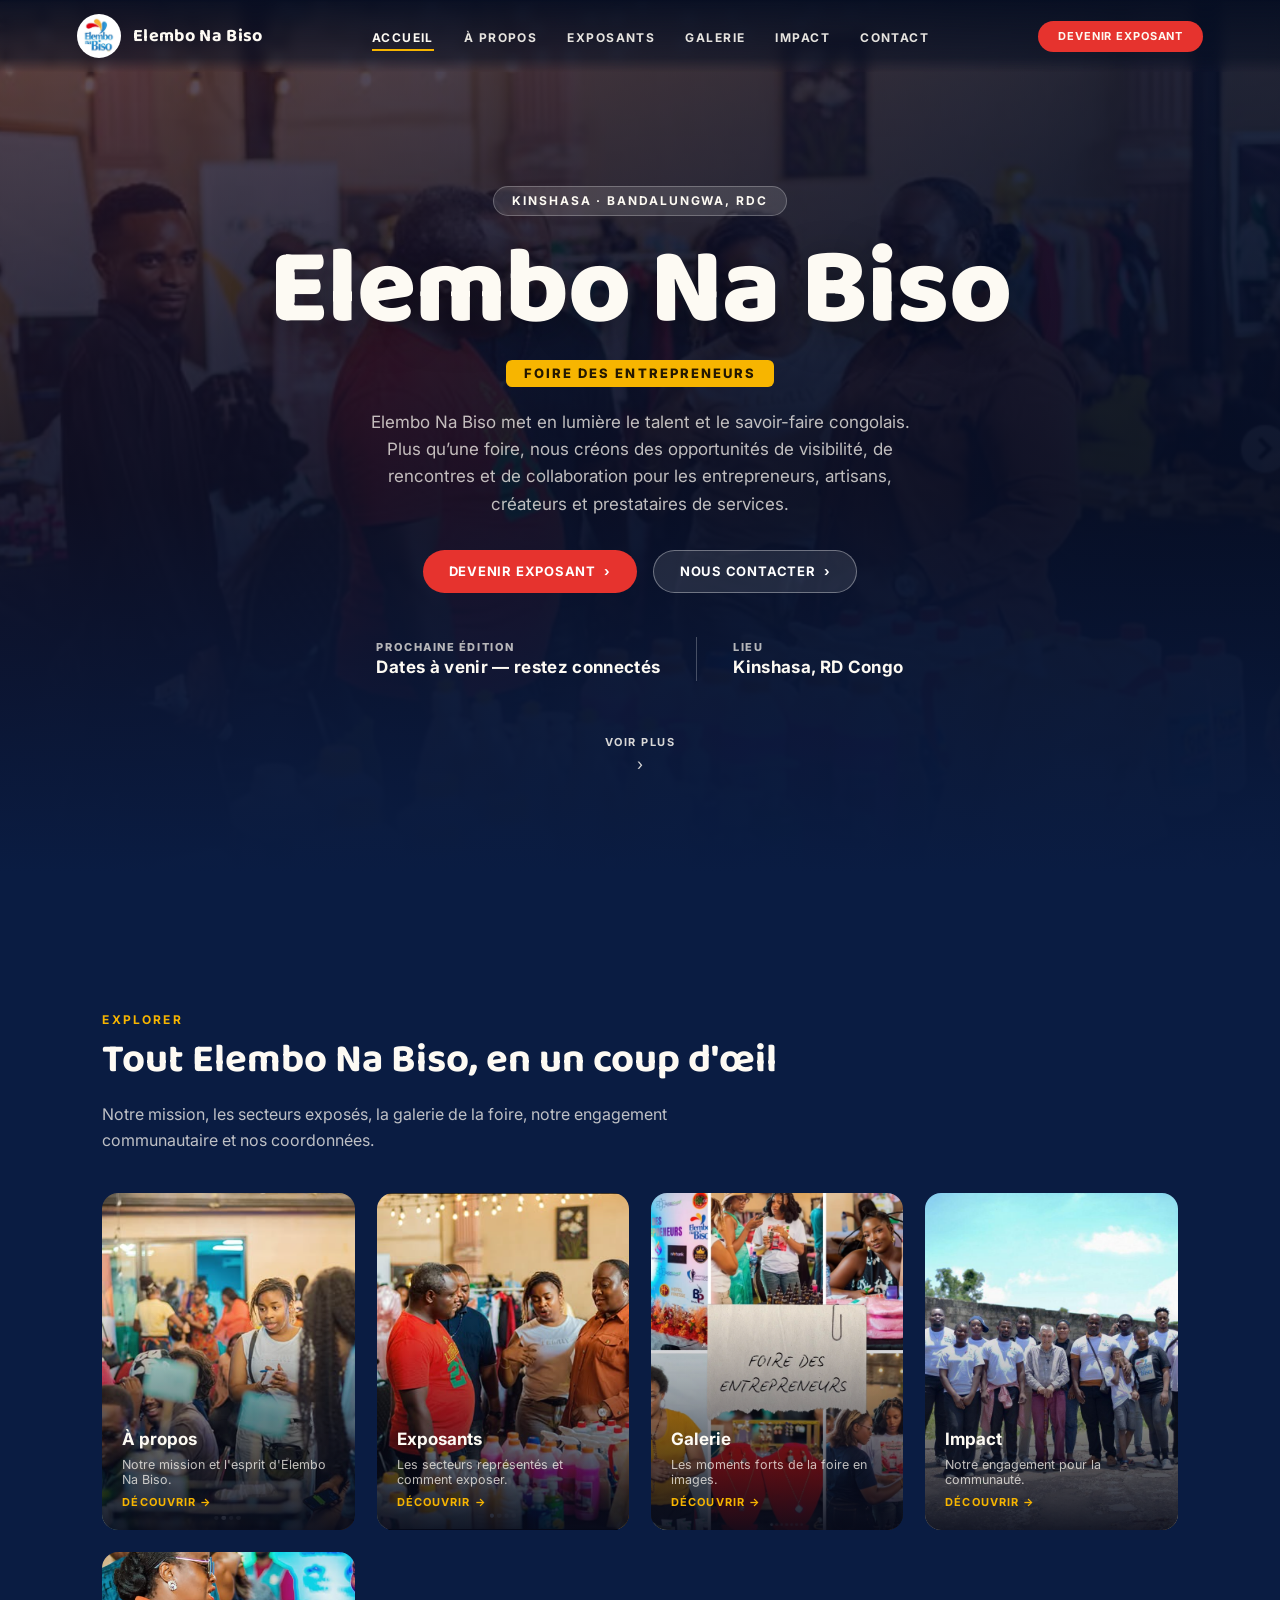
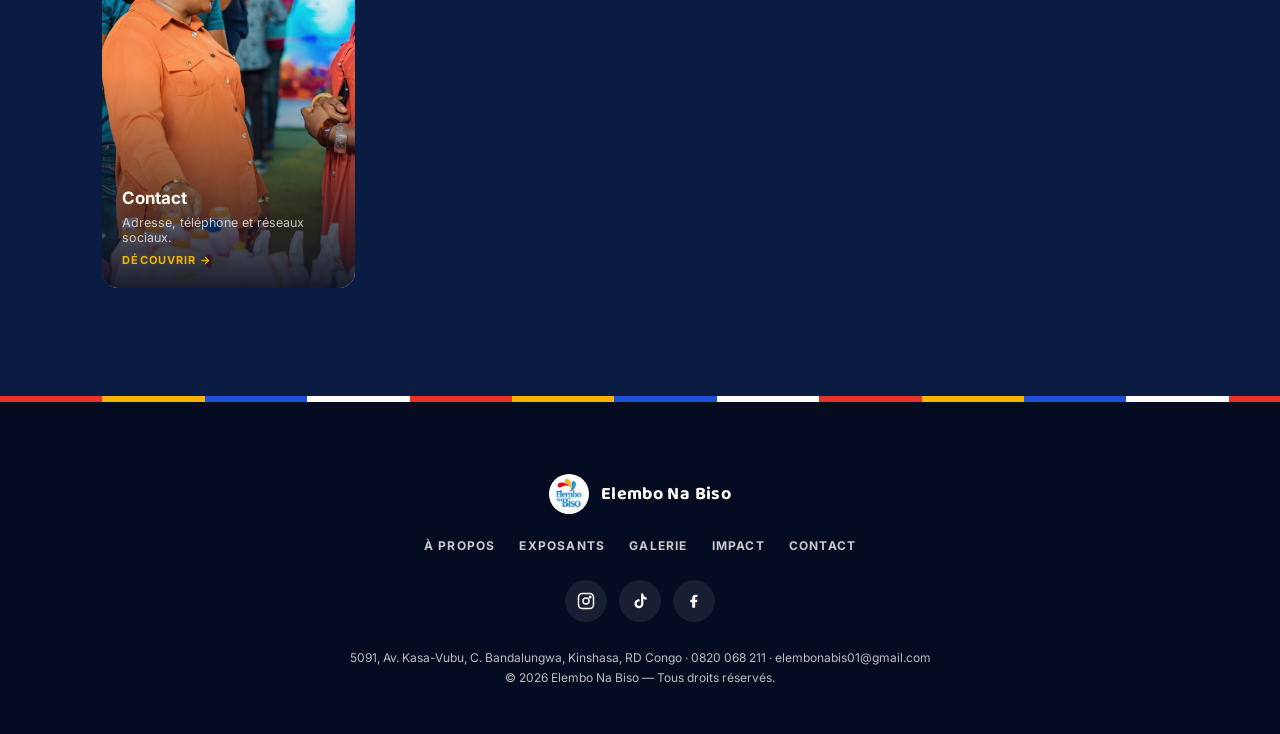
==== commit 7a1b3522: "update" ====
--- a/index.html
+++ b/index.html
@@ -47,7 +47,8 @@
     <span class="eyebrow">Kinshasa · Bandalungwa, RDC</span>
     <h1>Elembo Na Biso</h1>
     <span class="sub">Foire des Entrepreneurs</span>
-    <p class="tagline">Le rendez-vous qui met en lumière les entrepreneurs congolais : mode, beauté, artisanat et services réunis sous un même toit pour se faire connaître, échanger et grandir ensemble.</p>
+    <p class="tagline">Elembo Na Biso met en lumière le talent et le savoir-faire congolais.
+Plus qu’une foire, nous créons des opportunités de visibilité, de rencontres et de collaboration pour les entrepreneurs, artisans, créateurs et prestataires de services.</p>
     <div class="ctas">
       <a class="btn-pill" href="exposants.html#candidater">Devenir exposant <span class="chev">›</span></a>
       <a class="btn-pill ghost" href="contact.html">Nous contacter <span class="chev">›</span></a>
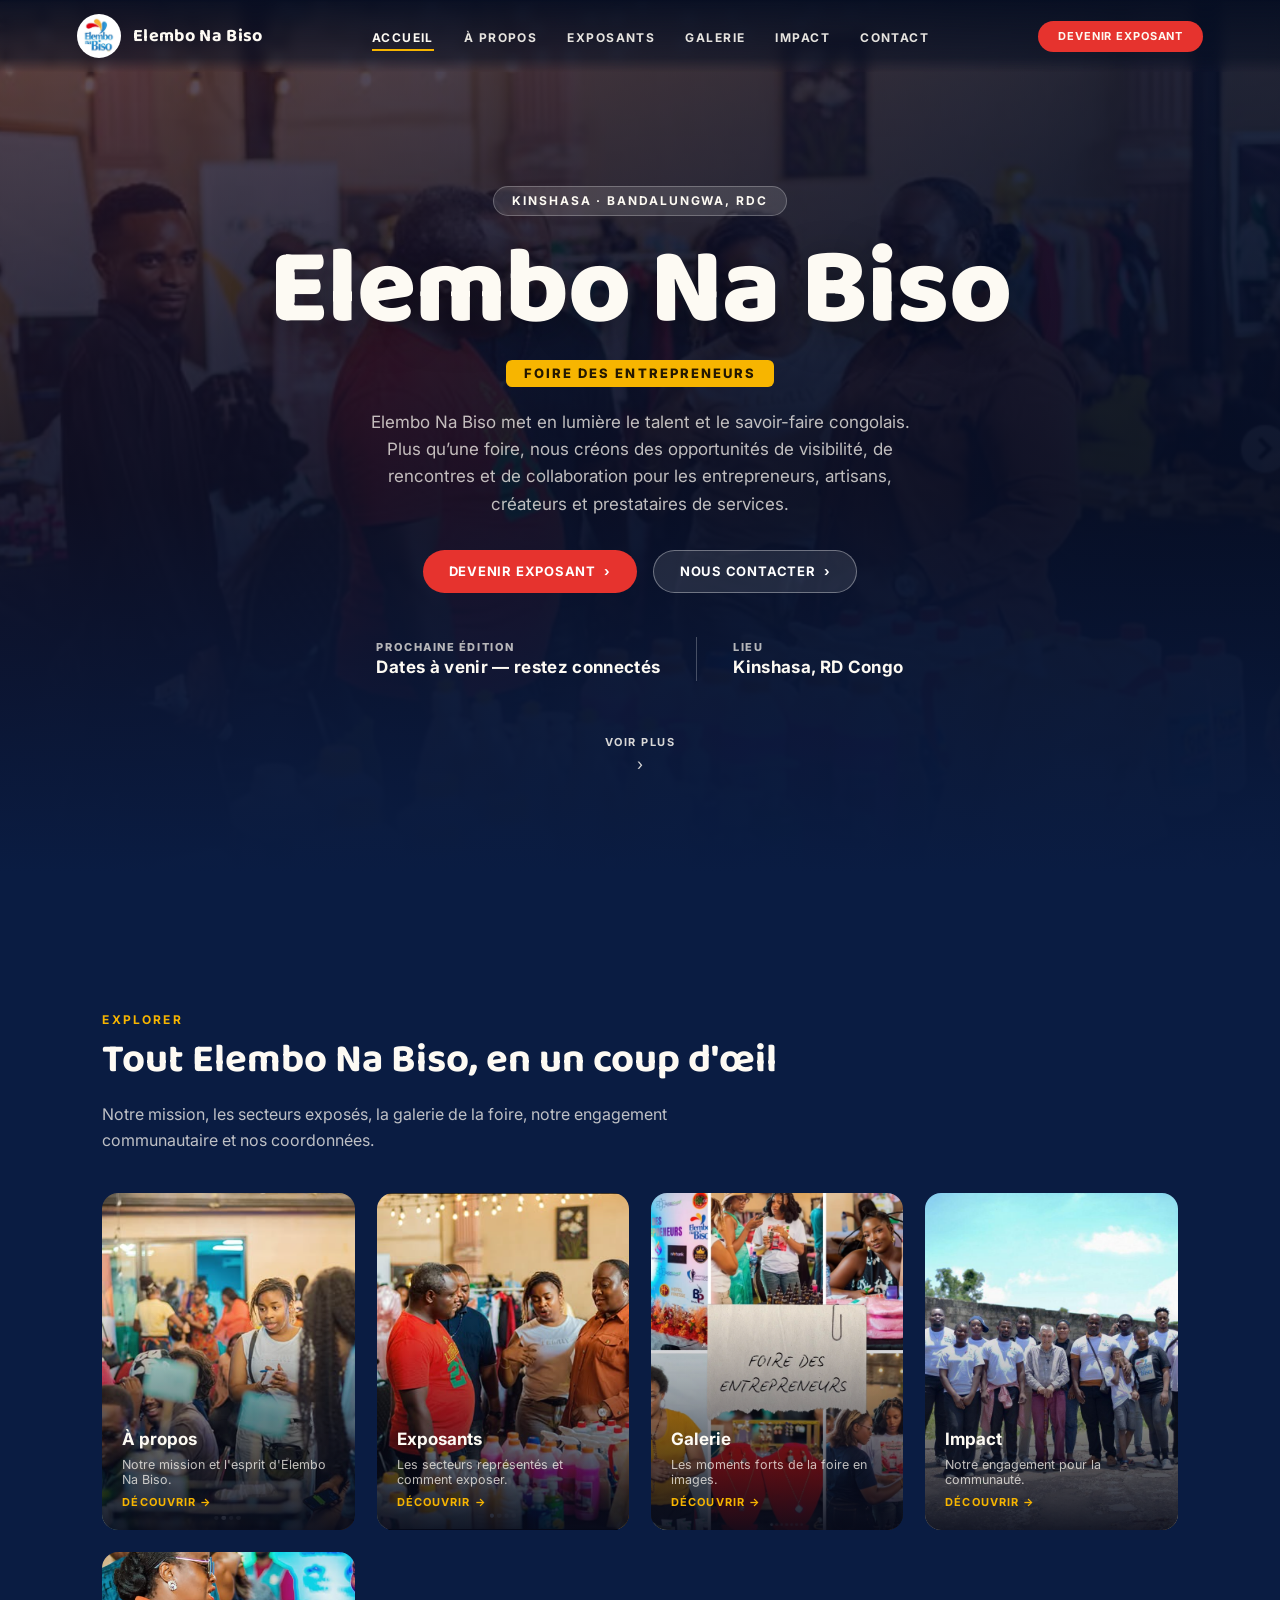
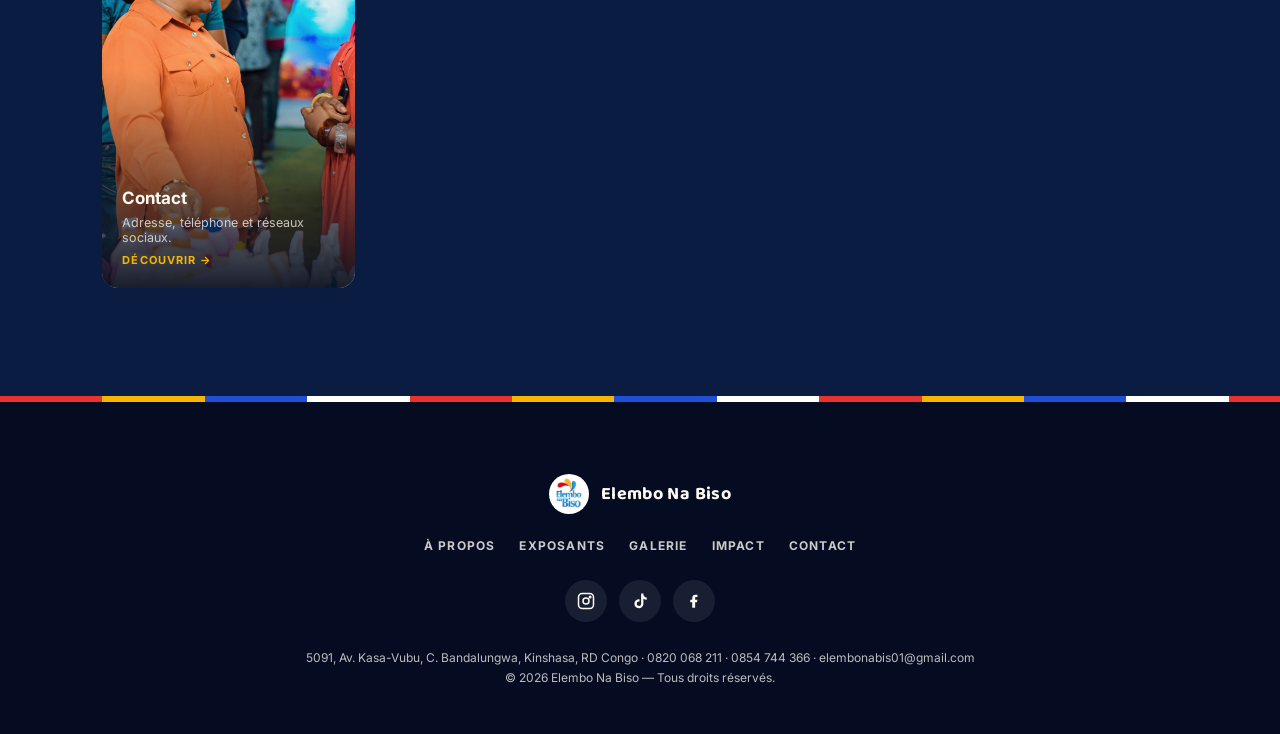
==== commit e1c96c12: "klkl" ====
--- a/index.html
+++ b/index.html
@@ -146,7 +146,7 @@
       </a>
     </div>
     <div class="legal">
-      5091, Av. Kasa-Vubu, C. Bandalungwa, Kinshasa, RD Congo · 0820 068 211 · elembonabis01@gmail.com<br>
+      5091, Av. Kasa-Vubu, C. Bandalungwa, Kinshasa, RD Congo · 0820 068 211 · 0854 744 366 · elembonabis01@gmail.com<br>
       © 2026 Elembo Na Biso — Tous droits réservés.
     </div>
   </footer>
